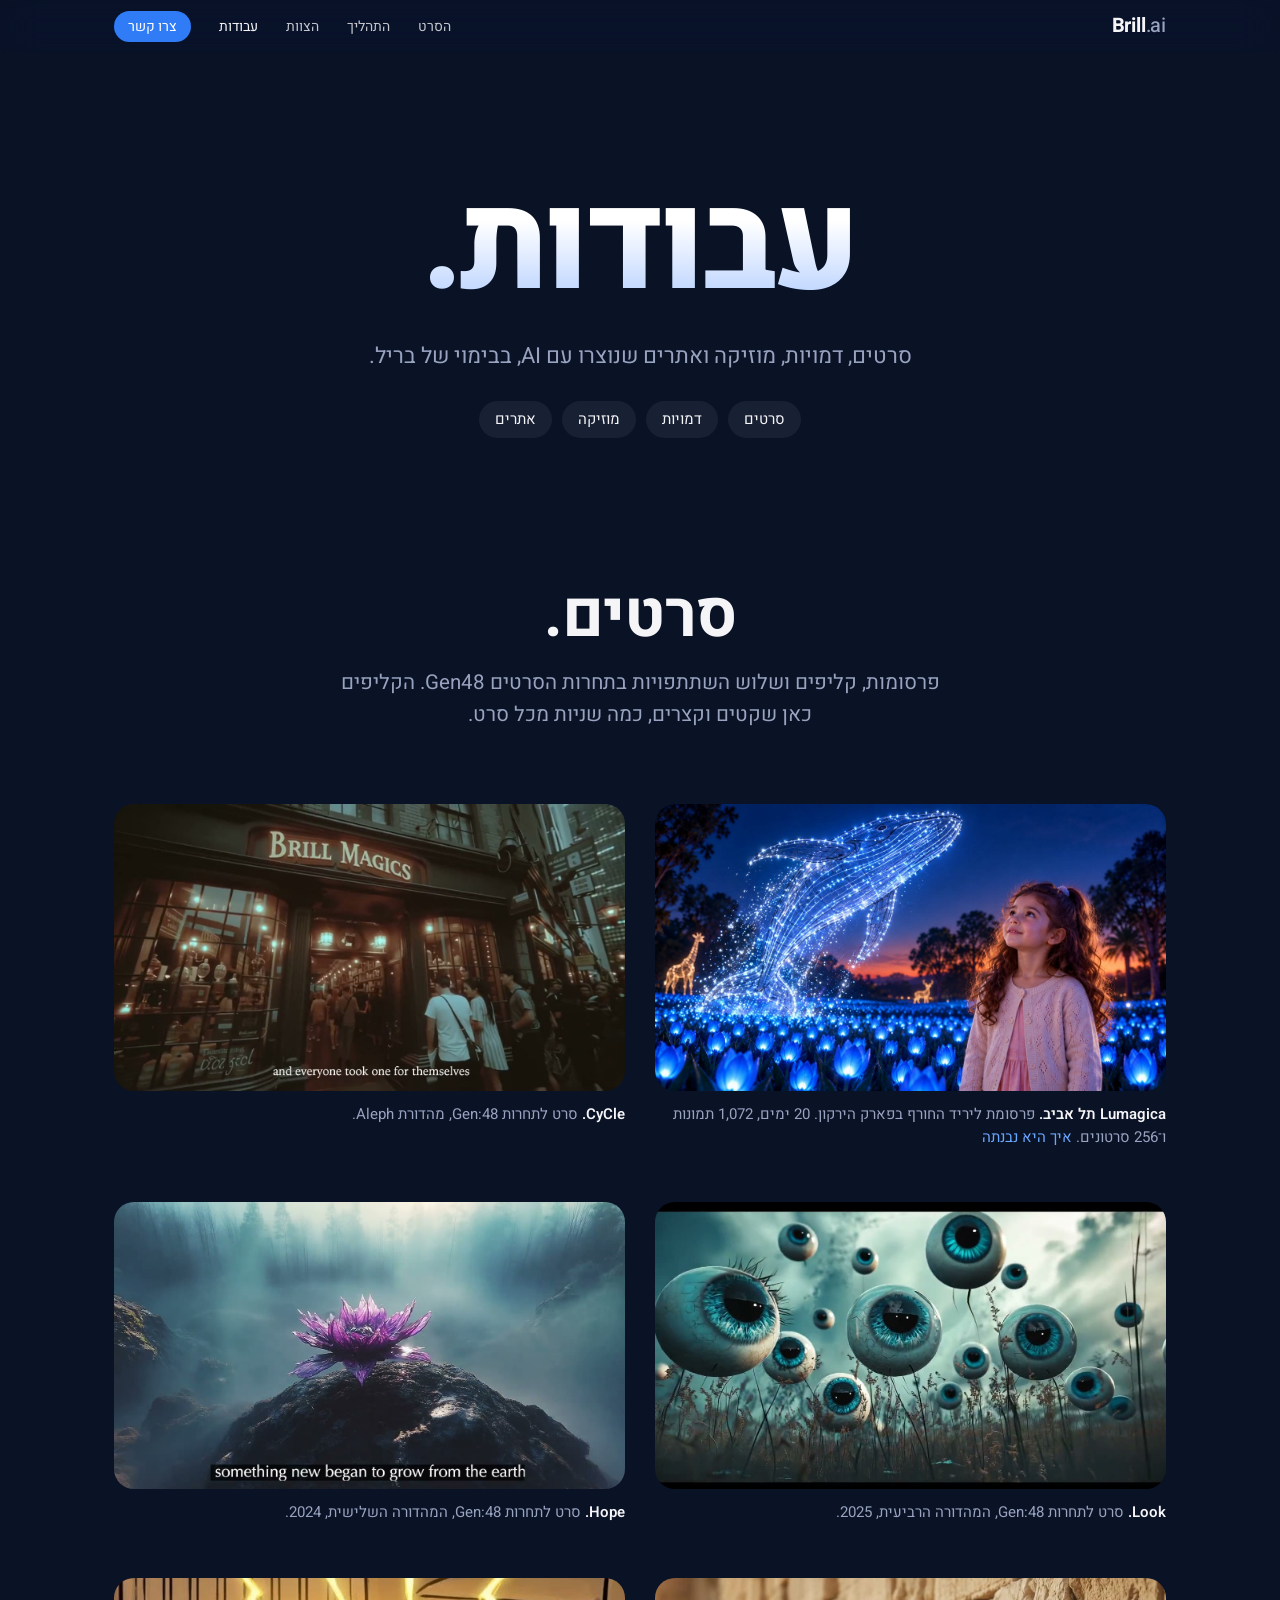
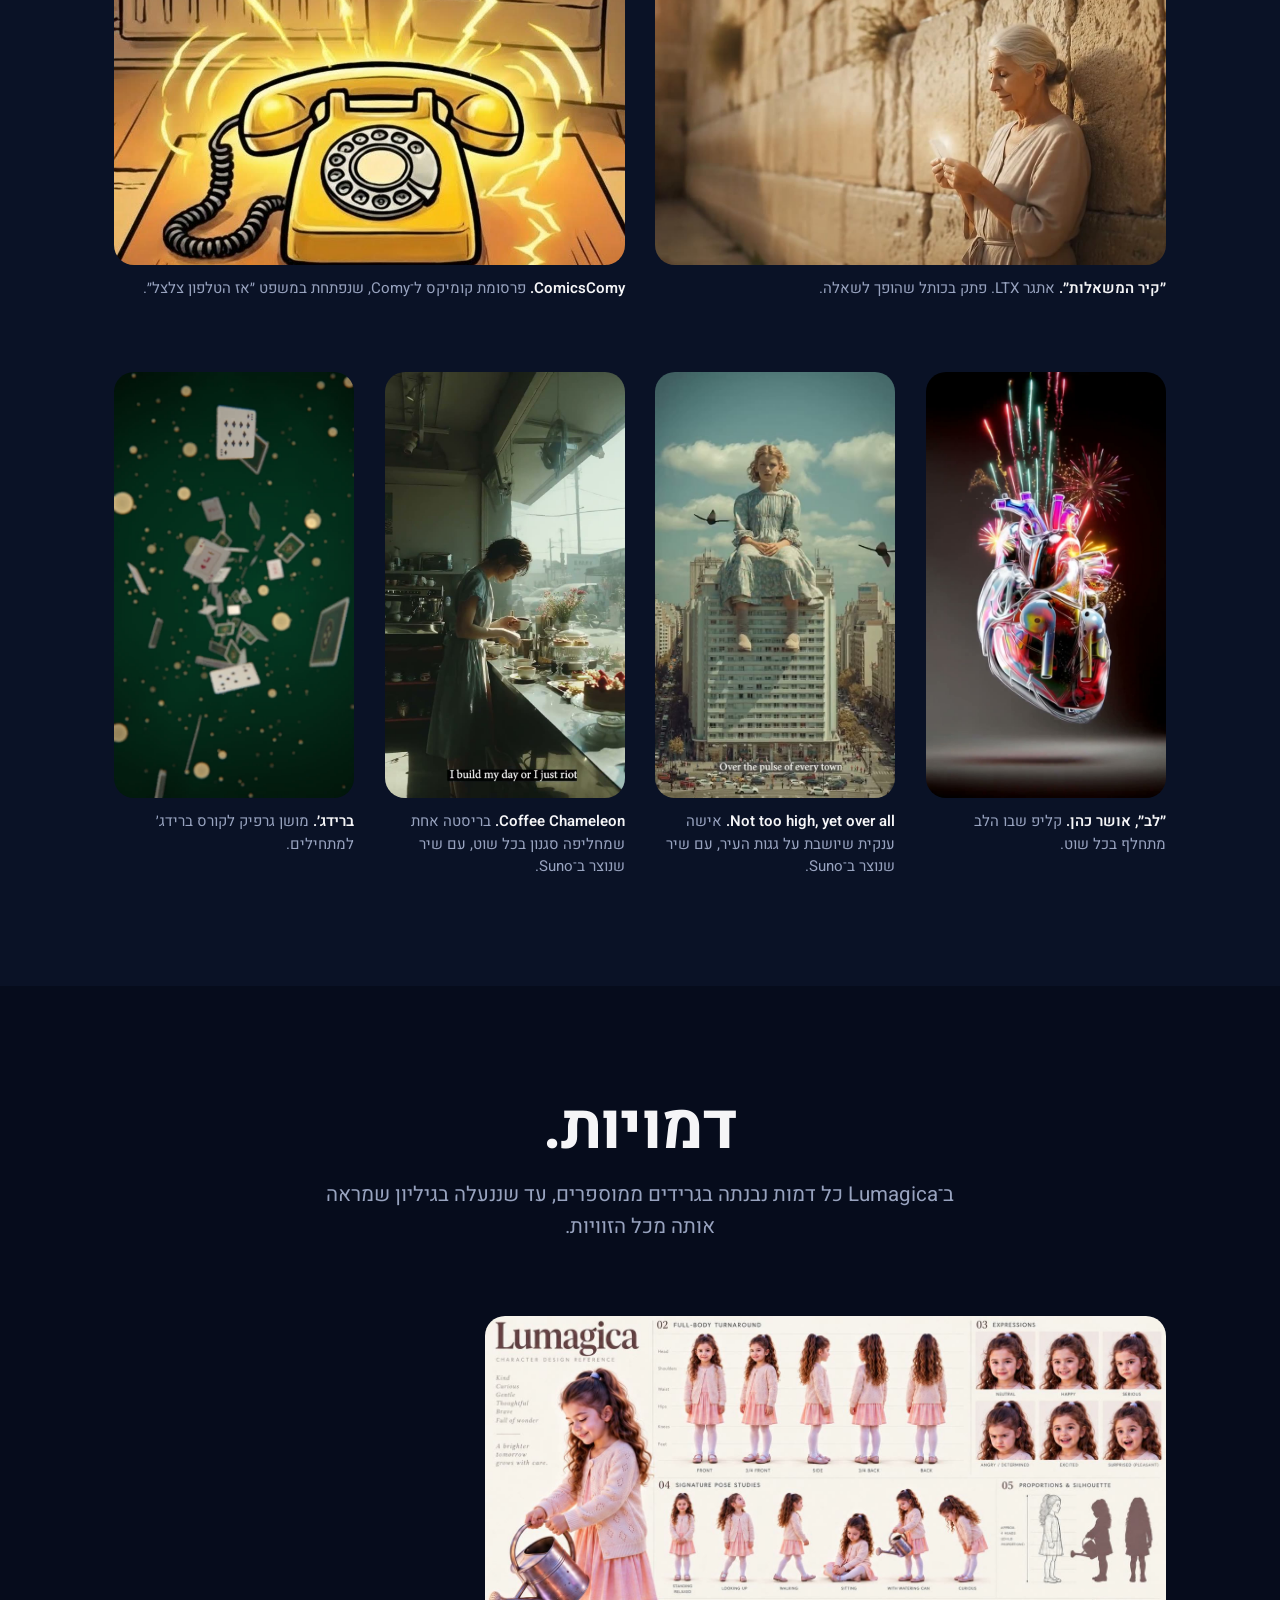
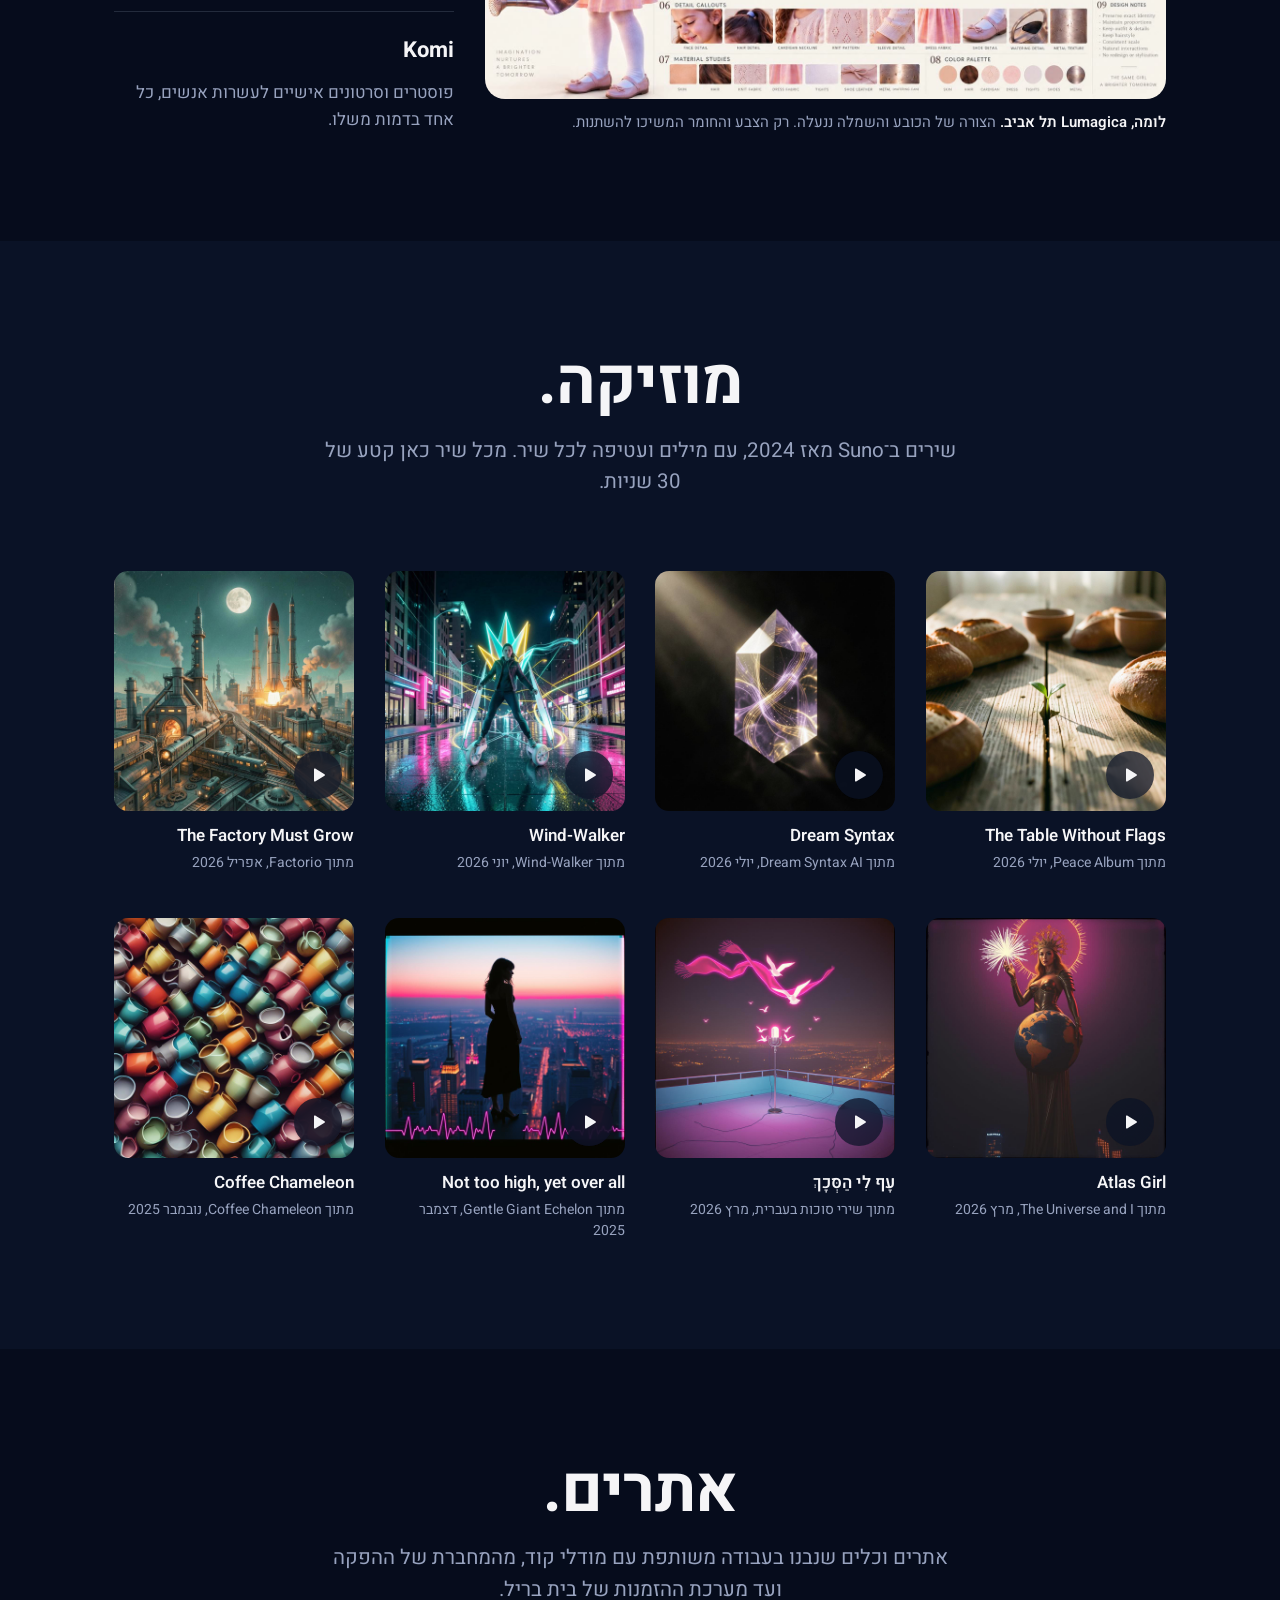
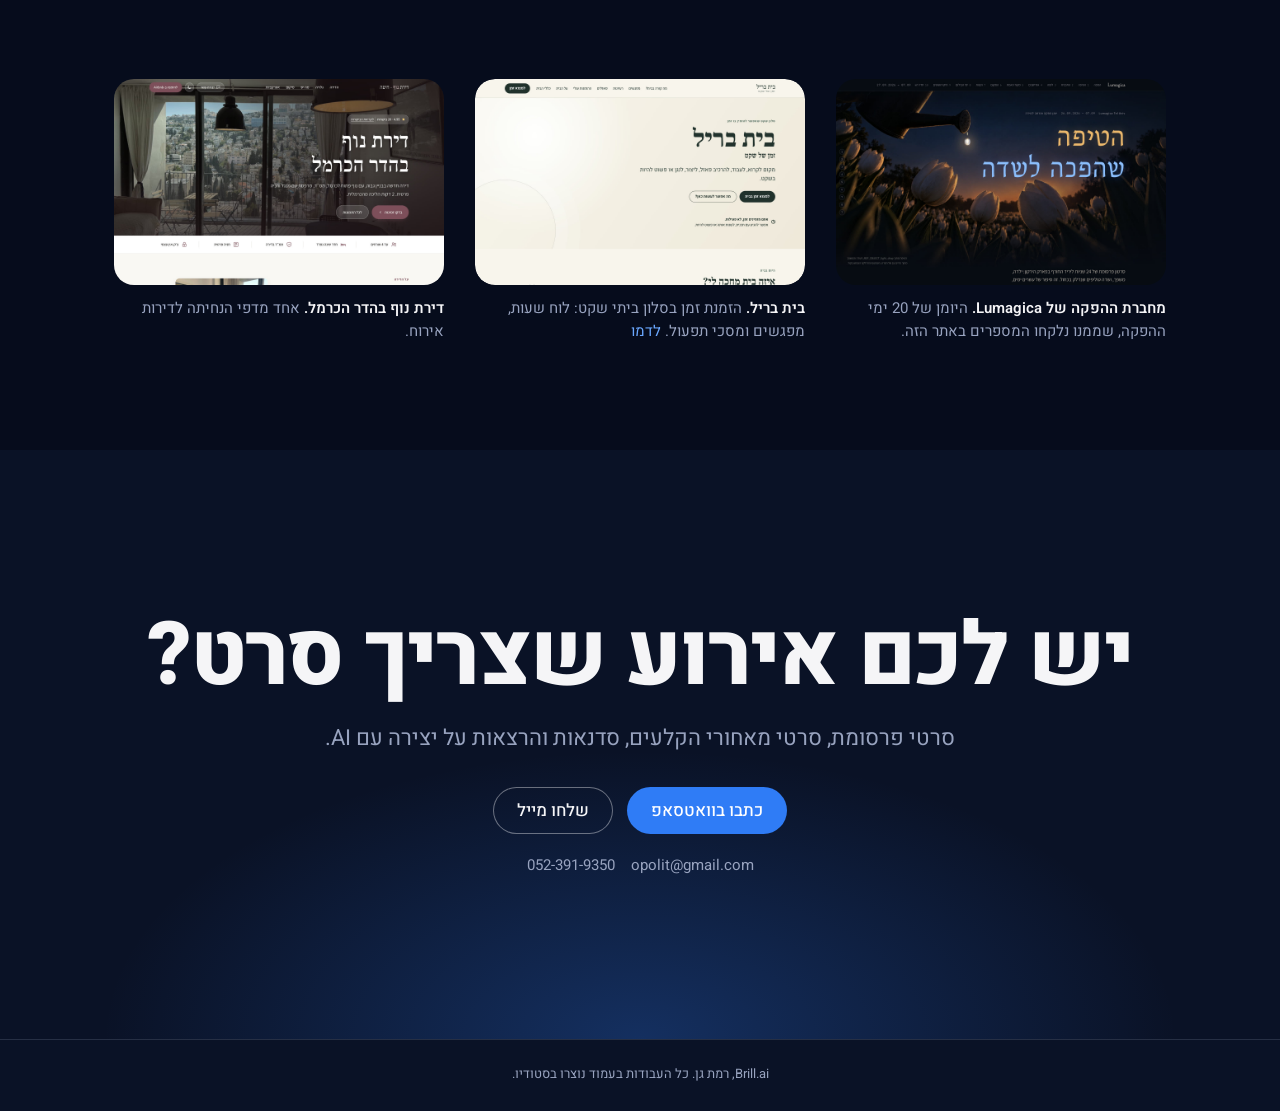
==== work.html @ c12d4720 "Add work.html: full gallery of films, characters, music and sites The homepage tells one story (Luma" ====
<!doctype html>
<html lang="he" dir="rtl">
<head>
  <meta charset="utf-8">
  <meta name="viewport" content="width=device-width, initial-scale=1, viewport-fit=cover">
  <title>עבודות · Brill.ai</title>
  <meta name="description" content="סרטים, דמויות, מוזיקה ואתרים שנוצרו עם AI בסטודיו Brill.ai.">
  <meta name="theme-color" content="#0a1226">
  <meta property="og:title" content="עבודות · Brill.ai">
  <meta property="og:description" content="סרטים, דמויות, מוזיקה ואתרים שנוצרו עם AI.">
  <meta property="og:image" content="assets/img/work/gen48-look-poster.jpg">
  <meta property="og:type" content="website">
  <link rel="icon" href="assets/img/favicon.svg" type="image/svg+xml">
  <link rel="preconnect" href="https://fonts.googleapis.com">
  <link rel="preconnect" href="https://fonts.gstatic.com" crossorigin>
  <link rel="stylesheet" href="https://fonts.googleapis.com/css2?family=Heebo:wght@400;500;600;700;800&display=swap">
  <link rel="stylesheet" href="assets/css/site.css">
</head>
<body>
  <a class="skip" href="#main">דילוג לתוכן</a>

  <header class="nav" id="nav">
    <div class="nav-inner">
      <a class="logo" href="index.html" aria-label="Brill.ai, לעמוד הבית">Brill<span>.ai</span></a>
      <nav aria-label="ניווט ראשי">
        <a href="index.html#film">הסרט</a>
        <a href="index.html#process">התהליך</a>
        <a href="index.html#crew">הצוות</a>
        <a href="work.html" aria-current="page">עבודות</a>
        <a class="nav-cta" href="#contact">צרו קשר</a>
      </nav>
    </div>
  </header>

  <main id="main">

    <!-- INTRO -->
    <section class="page-intro" aria-labelledby="page-title">
      <h1 id="page-title">עבודות.</h1>
      <p>סרטים, דמויות, מוזיקה ואתרים שנוצרו עם AI, בבימוי של בריל.</p>
      <nav class="domain-nav" aria-label="תחומים">
        <a href="#films">סרטים</a>
        <a href="#characters">דמויות</a>
        <a href="#music">מוזיקה</a>
        <a href="#sites">אתרים</a>
      </nav>
    </section>

    <!-- FILMS -->
    <section class="gallery" id="films" aria-labelledby="films-title">
      <div class="section-head">
        <h2 id="films-title">סרטים.</h2>
        <p>פרסומות, קליפים ושלוש השתתפויות בתחרות הסרטים Gen48. הקליפים כאן שקטים וקצרים, כמה שניות מכל סרט.</p>
      </div>

      <div class="shelf shelf--wide">
        <figure class="piece">
          <a class="piece-link" href="index.html">
            <img src="assets/img/lumagica/whale.jpg" alt="לוויתן עשוי אור פורץ מתוך שדה טוליפים כחולים" loading="lazy" width="1300" height="732">
          </a>
          <figcaption><b>Lumagica תל אביב.</b> פרסומת ליריד החורף בפארק הירקון. 20 ימים, 1,072 תמונות ו־256 סרטונים. <a href="index.html">איך היא נבנתה</a></figcaption>
        </figure>
        <figure class="piece">
          <video src="assets/video/work/gen48-cycle.mp4" poster="assets/img/work/gen48-cycle-poster.jpg" muted loop playsinline preload="none" data-autoplay width="1280" height="714" aria-label="קטע מ־CyCle: נערה מרימה זיקוק בוער ברחוב עירוני בגוון של סרט ישן"></video>
          <figcaption><b>CyCle.</b> סרט לתחרות Gen:48, מהדורת Aleph.</figcaption>
        </figure>
        <figure class="piece">
          <video src="assets/video/work/gen48-look.mp4" poster="assets/img/work/gen48-look-poster.jpg" muted loop playsinline preload="none" data-autoplay width="1280" height="768" aria-label="קטע מ־Look: עיניים ענקיות מרחפות מעל שדה ובין עננים"></video>
          <figcaption><b>Look.</b> סרט לתחרות Gen:48, המהדורה הרביעית, 2025.</figcaption>
        </figure>
        <figure class="piece">
          <video src="assets/video/work/gen48-hope.mp4" poster="assets/img/work/gen48-hope-poster.jpg" muted loop playsinline preload="none" data-autoplay width="1280" height="768" aria-label="קטע מ־Hope: פרח סגול זוהר צומח מאדמה חרוכה"></video>
          <figcaption><b>Hope.</b> סרט לתחרות Gen:48, המהדורה השלישית, 2024.</figcaption>
        </figure>
        <figure class="piece">
          <video src="assets/video/work/wishing-wall.mp4" poster="assets/img/work/wishing-wall-poster.jpg" muted loop playsinline preload="none" data-autoplay width="1280" height="720" aria-label="קטע מ״קיר המשאלות״: אישה מכניסה פתק מואר לכותל, והפתק הופך לשורת חיפוש"></video>
          <figcaption><b>״קיר המשאלות״.</b> אתגר LTX. פתק בכותל שהופך לשאלה.</figcaption>
        </figure>
        <figure class="piece">
          <img src="assets/img/work/comicscomy-phone.jpg" alt="איור קומיקס: טלפון חוגה צהוב מצלצל על שולחן בסלון" loading="lazy" width="954" height="768">
          <figcaption><b>ComicsComy.</b> פרסומת קומיקס ל־Comy, שנפתחת במשפט ״אז הטלפון צלצל״.</figcaption>
        </figure>
      </div>

      <div class="shelf shelf--tall">
        <figure class="piece">
          <video src="assets/video/work/heart-osher.mp4" poster="assets/img/work/heart-osher-poster.jpg" muted loop playsinline preload="none" data-autoplay width="1080" height="1920" aria-label="קטע מהקליפ ״לב״: לב שקוף מתמלא ממתקים, צמר וזיקוקים"></video>
          <figcaption><b>״לב״, אושר כהן.</b> קליפ שבו הלב מתחלף בכל שוט.</figcaption>
        </figure>
        <figure class="piece">
          <video src="assets/video/work/giant-woman.mp4" poster="assets/img/work/giant-woman-poster.jpg" muted loop playsinline preload="none" data-autoplay width="540" height="960" aria-label="קטע מ־Not too high, yet over all: אישה ענקית יושבת על גג של בניין"></video>
          <figcaption><b>Not too high, yet over all.</b> אישה ענקית שיושבת על גגות העיר, עם שיר שנוצר ב־Suno.</figcaption>
        </figure>
        <figure class="piece">
          <video src="assets/video/work/coffee-chameleon.mp4" poster="assets/img/work/coffee-chameleon-poster.jpg" muted loop playsinline preload="none" data-autoplay width="720" height="1280" aria-label="קטע מ־Coffee Chameleon: אותה בריסטה מצוירת בכל שוט בסגנון אחר"></video>
          <figcaption><b>Coffee Chameleon.</b> בריסטה אחת שמחליפה סגנון בכל שוט, עם שיר שנוצר ב־Suno.</figcaption>
        </figure>
        <figure class="piece">
          <video src="assets/video/work/bridge.mp4" poster="assets/img/work/bridge-poster.jpg" muted loop playsinline preload="none" data-autoplay width="1080" height="1920" aria-label="קטע מהמושן גרפיק: קלפי משחק עפים, והמילה ברידג׳ בזהב"></video>
          <figcaption><b>ברידג׳.</b> מושן גרפיק לקורס ברידג׳ למתחילים.</figcaption>
        </figure>
      </div>
    </section>

    <!-- CHARACTERS -->
    <section class="gallery gallery--deep" id="characters" aria-labelledby="characters-title">
      <div class="section-head">
        <h2 id="characters-title">דמויות.</h2>
        <p>ב־Lumagica כל דמות נבנתה בגרידים ממוספרים, עד שננעלה בגיליון שמראה אותה מכל הזוויות.</p>
      </div>
      <div class="shelf shelf--feature">
        <figure class="piece">
          <img src="assets/img/lumagica/luma-sheet.jpg" alt="גיליון הדמות של לומה: ילדה בכובע ובשמלה, מכמה זוויות" loading="lazy" width="1400" height="788">
          <figcaption><b>לומה, Lumagica תל אביב.</b> הצורה של הכובע והשמלה ננעלה. רק הצבע והחומר המשיכו להשתנות.</figcaption>
        </figure>
        <!-- Komi posters show real comedians: add images only after Brill confirms permission per person. -->
        <div class="piece piece--text">
          <h3>Komi</h3>
          <p>פוסטרים וסרטונים אישיים לעשרות אנשים, כל אחד בדמות משלו.</p>
        </div>
      </div>
    </section>

    <!-- MUSIC -->
    <section class="gallery" id="music" aria-labelledby="music-title">
      <div class="section-head">
        <h2 id="music-title">מוזיקה.</h2>
        <p>שירים ב־Suno מאז 2024, עם מילים ועטיפה לכל שיר. מכל שיר כאן קטע של 30 שניות.</p>
      </div>
      <ul class="tracks">
        <li class="track">
          <img src="assets/img/work/peace-album-cover.jpg" alt="" loading="lazy" width="1024" height="1024">
          <p class="track-title" lang="en" dir="ltr">The Table Without Flags</p>
          <p class="track-meta">מתוך Peace Album, יולי 2026</p>
          <audio src="assets/audio/work/peace-album.m4a" controls preload="none" aria-label="The Table Without Flags, קטע של 30 שניות"></audio>
        </li>
        <li class="track">
          <img src="assets/img/music/dream-syntax-cover.jpg" alt="" loading="lazy" width="1024" height="1024">
          <p class="track-title" lang="en" dir="ltr">Dream Syntax</p>
          <p class="track-meta">מתוך Dream Syntax AI, יולי 2026</p>
          <audio src="assets/audio/music/dream-syntax.m4a" controls preload="none" aria-label="Dream Syntax, קטע של 30 שניות"></audio>
        </li>
        <li class="track">
          <img src="assets/img/music/wind-walker-cover.jpg" alt="" loading="lazy" width="1024" height="1024">
          <p class="track-title" lang="en" dir="ltr">Wind-Walker</p>
          <p class="track-meta">מתוך Wind-Walker, יוני 2026</p>
          <audio src="assets/audio/music/wind-walker.m4a" controls preload="none" aria-label="Wind-Walker, קטע של 30 שניות"></audio>
        </li>
        <li class="track">
          <img src="assets/img/music/factory-must-grow-cover.jpg" alt="" loading="lazy" width="1024" height="1024">
          <p class="track-title" lang="en" dir="ltr">The Factory Must Grow</p>
          <p class="track-meta">מתוך Factorio, אפריל 2026</p>
          <audio src="assets/audio/music/factory-must-grow.m4a" controls preload="none" aria-label="The Factory Must Grow, קטע של 30 שניות"></audio>
        </li>
        <li class="track">
          <img src="assets/img/music/atlas-girl-cover.jpg" alt="" loading="lazy" width="1024" height="1024">
          <p class="track-title" lang="en" dir="ltr">Atlas Girl</p>
          <p class="track-meta">מתוך The Universe and I, מרץ 2026</p>
          <audio src="assets/audio/music/atlas-girl.m4a" controls preload="none" aria-label="Atlas Girl, קטע של 30 שניות"></audio>
        </li>
        <li class="track">
          <img src="assets/img/music/sukkot-cover.jpg" alt="" loading="lazy" width="1024" height="1024">
          <p class="track-title">עָף לִי הַסְּכָךְ</p>
          <p class="track-meta">מתוך שירי סוכות בעברית, מרץ 2026</p>
          <audio src="assets/audio/music/sukkot.m4a" controls preload="none" aria-label="עף לי הסכך, קטע של 30 שניות"></audio>
        </li>
        <li class="track">
          <img src="assets/img/music/not-too-high-cover.jpg" alt="" loading="lazy" width="1024" height="1024">
          <p class="track-title" lang="en" dir="ltr">Not too high, yet over all</p>
          <p class="track-meta">מתוך Gentle Giant Echelon, דצמבר 2025</p>
          <audio src="assets/audio/music/not-too-high.m4a" controls preload="none" aria-label="Not too high, yet over all, קטע של 30 שניות"></audio>
        </li>
        <li class="track">
          <img src="assets/img/music/coffee-chameleon-cover.jpg" alt="" loading="lazy" width="1024" height="1024">
          <p class="track-title" lang="en" dir="ltr">Coffee Chameleon</p>
          <p class="track-meta">מתוך Coffee Chameleon, נובמבר 2025</p>
          <audio src="assets/audio/music/coffee-chameleon.m4a" controls preload="none" aria-label="Coffee Chameleon, קטע של 30 שניות"></audio>
        </li>
      </ul>
    </section>

    <!-- SITES -->
    <section class="gallery gallery--deep" id="sites" aria-labelledby="sites-title">
      <div class="section-head">
        <h2 id="sites-title">אתרים.</h2>
        <p>אתרים וכלים שנבנו בעבודה משותפת עם מודלי קוד, מהמחברת של ההפקה ועד מערכת ההזמנות של בית בריל.</p>
      </div>
      <div class="shelf shelf--three">
        <figure class="piece">
          <img src="assets/img/work/lumagica-journey.jpg" alt="פתיחת מחברת ההפקה של Lumagica: הכותרת ״הטיפה שהפכה לשדה״ מעל שדה טוליפים בלילה" loading="lazy" width="1600" height="1000">
          <figcaption><b>מחברת ההפקה של Lumagica.</b> היומן של 20 ימי ההפקה, שממנו נלקחו המספרים באתר הזה.</figcaption>
        </figure>
        <figure class="piece">
          <a class="piece-link" href="https://brill-house.vercel.app" rel="noopener">
            <img src="assets/img/sites/brill-house.jpg" alt="עמוד הבית של בית בריל: ״זמן של שקט״, על רקע בהיר" loading="lazy" width="1600" height="1000">
          </a>
          <figcaption><b>בית בריל.</b> הזמנת זמן בסלון ביתי שקט: לוח שעות, מפגשים ומסכי תפעול. <a href="https://brill-house.vercel.app" rel="noopener">לדמו</a></figcaption>
        </figure>
        <figure class="piece">
          <img src="assets/img/sites/haifa-apartment.jpg" alt="דף הנחיתה של דירת נוף בהדר הכרמל: סלון עם חלון גדול אל העיר" loading="lazy" width="1600" height="1000">
          <figcaption><b>דירת נוף בהדר הכרמל.</b> אחד מדפי הנחיתה לדירות אירוח.</figcaption>
        </figure>
      </div>
    </section>

    <!-- CONTACT -->
    <section class="contact" id="contact" aria-labelledby="contact-title">
      <h2 id="contact-title">יש לכם אירוע שצריך סרט?</h2>
      <p>סרטי פרסומת, סרטי מאחורי הקלעים, סדנאות והרצאות על יצירה עם AI.</p>
      <div class="contact-actions">
        <a class="btn btn-primary" href="https://wa.me/972523919350">כתבו בוואטסאפ</a>
        <a class="btn btn-ghost" href="mailto:opolit@gmail.com">שלחו מייל</a>
      </div>
      <p class="contact-plain"><span dir="ltr">opolit@gmail.com</span> &nbsp;&nbsp; <span dir="ltr">052-391-9350</span></p>
    </section>
  </main>

  <footer class="site-footer">
    <p>Brill.ai, רמת גן. כל העבודות בעמוד נוצרו בסטודיו.</p>
  </footer>

  <script src="assets/js/site.js" defer></script>
</body>
</html>
---- assets/css/site.css ----
/* Brill.ai — Lumagica homepage
   Structure and typography follow Apple product pages: one family (SF on Apple
   devices, Heebo elsewhere), very large confident headlines, generous space,
   sticky storytelling. The palette is the film's own night: Yarkon Park sky,
   tulip blue, and the warm light of the watering can. The page commits to
   this single dark world rather than switching themes. */

:root {
  --night: #0a1226;
  --deep: #060c1c;
  --panel: #111a33;
  --ink: #f5f5f7;
  --mist: #98a3bf;
  --line: rgba(152, 163, 191, 0.2);
  --tulip: #6aa8ff;
  --tulip-strong: #2f7cf6;
  --lamp: #ffc46b;

  /* crew colors (one per member, used on robots and chips) */
  --c-brill: #ffc46b;
  --c-zaid: #f2f2f2;
  --c-chatgpt: #6fe3bd;
  --c-codex: #b892ff;
  --c-claude: #ff9a6b;
  --c-flow: #6aa8ff;
  --c-magnific: #ff7cc8;
  --c-davinci: #c9d3ea;

  --font: -apple-system, BlinkMacSystemFont, "SF Pro Display", "SF Hebrew", "Heebo", system-ui, "Segoe UI", Arial, sans-serif;
  --nav-h: 52px;
  --gutter: clamp(20px, 5vw, 64px);
  --wrap: 1180px;
  --ease: cubic-bezier(0.32, 0.08, 0.24, 1);

  color-scheme: dark;
}

*, *::before, *::after { box-sizing: border-box; }

html {
  scroll-behavior: smooth;
  scroll-padding-top: calc(var(--nav-h) + 12px);
  -webkit-text-size-adjust: 100%;
}

body {
  margin: 0;
  background: var(--night);
  color: var(--ink);
  font-family: var(--font);
  font-size: 17px;
  line-height: 1.5;
  -webkit-font-smoothing: antialiased;
  text-rendering: optimizeLegibility;
  overflow-x: clip;
}

img, video { display: block; max-width: 100%; }
a { color: inherit; }
h1, h2, h3 { margin: 0; text-wrap: balance; }
p { margin: 0; }
figure { margin: 0; }
button { font: inherit; color: inherit; }

:focus-visible {
  outline: 2px solid var(--tulip);
  outline-offset: 3px;
  border-radius: 6px;
}

.visually-hidden {
  position: absolute !important;
  width: 1px; height: 1px;
  overflow: hidden;
  clip: rect(0 0 0 0);
  white-space: nowrap;
}

.skip {
  position: absolute;
  inset-inline-start: 12px;
  top: -60px;
  z-index: 100;
  background: var(--ink);
  color: var(--night);
  padding: 10px 16px;
  border-radius: 10px;
  text-decoration: none;
}
.skip:focus { top: 12px; }

/* ---------- nav ---------- */
.nav {
  position: sticky;
  top: 0;
  z-index: 50;
  padding-top: env(safe-area-inset-top, 0px);
  background: rgba(10, 18, 38, 0.72);
  backdrop-filter: saturate(180%) blur(20px);
  -webkit-backdrop-filter: saturate(180%) blur(20px);
  border-bottom: 1px solid transparent;
  transition: border-color 0.3s;
}
.nav.is-scrolled { border-bottom-color: var(--line); }
.nav-inner {
  max-width: var(--wrap);
  margin: 0 auto;
  height: var(--nav-h);
  padding-inline: var(--gutter);
  display: flex;
  align-items: center;
  justify-content: space-between;
  gap: 24px;
}
.logo {
  font-weight: 700;
  font-size: 20px;
  letter-spacing: -0.01em;
  text-decoration: none;
  direction: ltr;
}
.logo span { color: var(--mist); font-weight: 500; }
.nav nav { display: flex; align-items: center; gap: 28px; font-size: 14px; }
.nav nav a { text-decoration: none; color: rgba(245, 245, 247, 0.8); transition: color 0.2s; }
.nav nav a:hover { color: var(--ink); }
.nav .nav-cta {
  background: var(--tulip-strong);
  color: #fff;
  padding: 5px 14px;
  border-radius: 999px;
}
.nav .nav-cta:hover { color: #fff; background: #1f6ae6; }
@media (max-width: 720px) {
  .nav nav a:not(.nav-cta) { display: none; }
}

/* ---------- buttons ---------- */
.btn {
  display: inline-flex;
  align-items: center;
  gap: 8px;
  min-height: 44px;
  padding: 11px 24px;
  border-radius: 999px;
  border: 0;
  font-size: 17px;
  font-weight: 500;
  text-decoration: none;
  cursor: pointer;
  transition: background 0.2s, color 0.2s, box-shadow 0.2s;
}
.btn-primary { background: var(--tulip-strong); color: #fff; }
.btn-primary:hover { background: #1f6ae6; }
.btn-ghost { background: transparent; color: var(--ink); box-shadow: inset 0 0 0 1px rgba(245, 245, 247, 0.4); }
.btn-ghost:hover { box-shadow: inset 0 0 0 1px var(--ink); }
.btn-link { background: none; color: var(--tulip); padding-inline: 12px; }
.btn-link:hover { color: #9cc4ff; }
.btn-link svg { width: 22px; height: 22px; }
.btn-link[aria-pressed="false"] .wave { opacity: 0.35; }

/* ---------- section scaffolding ---------- */
.section-head {
  max-width: 760px;
  margin: 0 auto;
  padding-inline: var(--gutter);
  text-align: center;
  display: grid;
  gap: 18px;
}
.section-head h2 {
  font-size: clamp(36px, 5.6vw, 64px);
  font-weight: 700;
  line-height: 1.07;
  letter-spacing: -0.015em;
}
.section-head p {
  font-size: clamp(18px, 1.6vw, 21px);
  color: var(--mist);
  line-height: 1.55;
}

/* ---------- hero ---------- */
.hero {
  padding-top: clamp(56px, 10vh, 112px);
  text-align: center;
  overflow: hidden;
}
.hero-copy {
  max-width: 900px;
  margin: 0 auto;
  padding-inline: var(--gutter);
  display: grid;
  justify-items: center;
  gap: 18px;
}
.hero-name {
  font-size: clamp(20px, 2.2vw, 28px);
  font-weight: 600;
  color: var(--mist);
}
.hero-title {
  font-size: clamp(60px, 12vw, 150px);
  font-weight: 800;
  line-height: 0.98;
  letter-spacing: -0.025em;
  background: linear-gradient(180deg, #ffffff 30%, #a9c8ff 100%);
  -webkit-background-clip: text;
  background-clip: text;
  color: transparent;
  padding-bottom: 0.06em;
}
.hero-sub {
  max-width: 34em;
  font-size: clamp(18px, 1.8vw, 22px);
  line-height: 1.5;
  color: var(--mist);
}
.hero-actions {
  display: flex;
  flex-wrap: wrap;
  justify-content: center;
  align-items: center;
  gap: 12px 20px;
  margin-top: 10px;
}

.hero-stage {
  position: relative;
  max-width: var(--wrap);
  margin: clamp(48px, 8vh, 88px) auto 0;
  padding-inline: var(--gutter);
  display: grid;
  grid-template-columns: 1fr auto 1fr;
  align-items: center;
  gap: clamp(16px, 3vw, 40px);
  padding-bottom: clamp(56px, 10vh, 120px);
}
.hero-side {
  border-radius: 28px;
  overflow: hidden;
  box-shadow: 0 40px 80px rgba(0, 0, 0, 0.45);
  will-change: transform;
}
.hero-side img { width: 100%; height: 100%; object-fit: cover; }
.hero-side--a { aspect-ratio: 4 / 5; transform: translateY(calc(12% + var(--py, 0px))); }
.hero-side--b { aspect-ratio: 4 / 5; transform: translateY(calc(-6% - var(--py, 0px))); }

.phone {
  width: clamp(240px, 26vw, 320px);
  display: grid;
  gap: 14px;
  justify-items: center;
}
.phone-screen {
  width: 100%;
  aspect-ratio: 9 / 16;
  border-radius: 44px;
  overflow: hidden;
  background: #000;
  box-shadow:
    0 0 0 10px #1a2033,
    0 0 0 11px #2b3350,
    0 50px 100px rgba(0, 0, 0, 0.6),
    0 0 120px rgba(106, 168, 255, 0.18);
}
.phone video { width: 100%; height: 100%; object-fit: cover; }
.phone figcaption { font-size: 14px; color: var(--mist); margin-top: 8px; }

@media (max-width: 760px) {
  .hero-stage { grid-template-columns: 1fr; justify-items: center; }
  .hero-side { display: none; }
}

/* one orchestrated entrance */
@media (prefers-reduced-motion: no-preference) {
  .hero-copy > * { animation: rise 1s var(--ease) both; }
  .hero-copy > :nth-child(2) { animation-delay: 0.08s; }
  .hero-copy > :nth-child(3) { animation-delay: 0.16s; }
  .hero-copy > :nth-child(4) { animation-delay: 0.24s; }
  .phone { animation: rise 1.2s 0.3s var(--ease) both; }
  .hero-side { animation: fade 1.4s 0.6s var(--ease) both; }
}
@keyframes rise { from { opacity: 0; transform: translateY(28px); } to { opacity: 1; transform: none; } }
@keyframes fade { from { opacity: 0; } to { opacity: 1; } }

/* ---------- statement ---------- */
.statement {
  background: var(--deep);
  padding: clamp(96px, 18vh, 200px) var(--gutter);
}
.statement-text {
  max-width: 1000px;
  margin: 0 auto;
  font-size: clamp(30px, 4.6vw, 60px);
  font-weight: 700;
  line-height: 1.16;
  letter-spacing: -0.01em;
}
.js .statement-text .w { opacity: 0.18; transition: opacity 0.35s linear; }
.js .statement-text .w.is-lit { opacity: 1; }

/* ---------- process ---------- */
.process {
  padding-top: clamp(96px, 14vh, 160px);
  padding-bottom: clamp(64px, 10vh, 120px);
}
.process-grid {
  max-width: var(--wrap);
  margin: clamp(48px, 8vh, 96px) auto 0;
  padding-inline: var(--gutter);
  display: grid;
  grid-template-columns: minmax(0, 0.85fr) minmax(0, 1.15fr);
  gap: clamp(32px, 5vw, 72px);
  align-items: start;
}
.steps { grid-column: 1; grid-row: 1; list-style: none; margin: 0; padding: 0; }
.stage { grid-column: 2; grid-row: 1; position: sticky; top: calc(var(--nav-h) + 4vh); }

.stage-frame {
  position: relative;
  aspect-ratio: 16 / 10;
  border-radius: 28px;
  overflow: hidden;
  background: var(--panel);
  box-shadow: 0 40px 90px rgba(0, 0, 0, 0.5);
}
.stage-img {
  position: absolute;
  inset: 0;
  width: 100%;
  height: 100%;
  object-fit: cover;
  opacity: 0;
  transform: scale(1.04);
  transition: opacity 0.7s var(--ease), transform 1.4s var(--ease);
}
.stage-img.is-active { opacity: 1; transform: none; }
.stage-caption {
  position: absolute;
  inset-inline: 0;
  bottom: 0;
  padding: 40px 22px 16px;
  font-size: 14px;
  color: rgba(245, 245, 247, 0.85);
  background: linear-gradient(transparent, rgba(4, 8, 20, 0.75));
}

.step {
  min-height: 74vh;
  display: flex;
  flex-direction: column;
  justify-content: center;
  gap: 16px;
  padding-block: 32px;
  transition: opacity 0.5s var(--ease);
}
.step:first-child { min-height: 60vh; justify-content: flex-start; padding-top: 4vh; }
.js .step:not(.is-active) { opacity: 0.32; }
.step-num {
  display: inline-grid;
  place-items: center;
  width: 34px;
  height: 34px;
  border-radius: 50%;
  font-size: 15px;
  font-weight: 700;
  color: var(--tulip);
  box-shadow: inset 0 0 0 1.5px var(--tulip);
}
.step h3 {
  font-size: clamp(30px, 3.4vw, 44px);
  font-weight: 700;
  line-height: 1.1;
  letter-spacing: -0.01em;
}
.step p { font-size: clamp(18px, 1.5vw, 20px); color: var(--mist); max-width: 30em; line-height: 1.6; }
.step p.step-lesson {
  font-size: 16px;
  color: var(--ink);
  padding-inline-start: 14px;
  border-inline-start: 2px solid var(--lamp);
}
.step-who { display: flex; flex-wrap: wrap; gap: 8px; margin-top: 4px; }
.chip {
  display: inline-flex;
  align-items: center;
  gap: 7px;
  font-size: 14px;
  padding: 5px 12px 5px 10px;
  border-radius: 999px;
  background: rgba(255, 255, 255, 0.06);
  color: var(--ink);
}
.chip::before {
  content: "";
  width: 8px;
  height: 8px;
  border-radius: 50%;
  background: var(--c);
  box-shadow: 0 0 8px var(--c);
}

/* rail with the robot crew */
.rail { position: relative; height: 128px; margin-top: 18px; }
.rail-line {
  position: absolute;
  inset-inline: 0;
  bottom: 30px;
  height: 2px;
  background: var(--line);
  border-radius: 2px;
}
.rail-fill {
  position: absolute;
  inset-block: 0;
  right: 0;
  width: 0%;
  background: linear-gradient(to left, var(--tulip), var(--lamp));
  border-radius: 2px;
}
.rail-stops {
  position: absolute;
  inset-inline: 0;
  bottom: 0;
  display: grid;
  grid-template-columns: repeat(8, 1fr);
  list-style: none;
  margin: 0;
  padding: 0;
}
.rail-stops li { display: grid; justify-items: center; gap: 6px; }
.rail-stops .dot {
  width: 10px;
  height: 10px;
  margin-top: 25px;
  border-radius: 50%;
  background: var(--night);
  box-shadow: inset 0 0 0 2px var(--mist);
  transition: box-shadow 0.3s, background 0.3s;
}
.rail-stops .lbl { font-size: 12px; color: var(--mist); font-variant-numeric: tabular-nums; }
.rail-stops li.is-done .dot { background: var(--tulip); box-shadow: none; }
.rail-stops li.is-active .dot { background: var(--lamp); box-shadow: 0 0 0 4px rgba(255, 196, 107, 0.25); }
.rail-stops li.is-active .lbl { color: var(--ink); }

.rail-bots { position: absolute; inset-inline: 0; top: 0; height: 96px; pointer-events: none; }
.rbot {
  position: absolute;
  left: 0;
  bottom: 0;
  width: 42px;
  pointer-events: auto;
  transform: translateX(var(--x, 0px)) scale(var(--s, 1));
  transform-origin: 50% 100%;
  transition: transform 0.9s var(--ease), opacity 0.5s, filter 0.5s;
  cursor: default;
}
.rbot.is-idle { opacity: 0.38; filter: saturate(0.35); --s: 0.82; }
.rbot.is-front { z-index: 2; }

/* ---------- robots ---------- */
.bot { display: block; width: 100%; height: auto; overflow: visible; }
.bot .shell { fill: #19223d; stroke: var(--c); stroke-width: 1.4; }
.bot .visor { fill: #040814; }
.bot .iris { fill: var(--c); opacity: 0.22; }
.bot .pupil { fill: var(--c); transition: transform 0.12s linear; }
.bot .antenna { stroke: var(--c); stroke-width: 1.4; stroke-linecap: round; }
.bot .bulb { fill: var(--c); filter: drop-shadow(0 0 3px var(--c)); }
.bot .heart { fill: var(--c); opacity: 0.85; }
.bot .limb { fill: #19223d; stroke: var(--c); stroke-width: 1.2; }
.bot .leg-l, .bot .leg-r { transform-box: fill-box; transform-origin: 50% 0%; }

@media (prefers-reduced-motion: no-preference) {
  .rbot.is-walking .bot { animation: bob 0.3s ease-in-out infinite alternate; }
  .rbot.is-walking .leg-l { animation: stepL 0.3s ease-in-out infinite alternate; }
  .rbot.is-walking .leg-r { animation: stepL 0.3s ease-in-out infinite alternate-reverse; }
  .rbot:not(.is-idle) .bulb { animation: blink 2.4s ease-in-out infinite; }
  .member:hover .bot { animation: hop 0.5s var(--ease); }
}
@keyframes bob { from { transform: translateY(0); } to { transform: translateY(-2px); } }
@keyframes stepL { from { transform: rotate(14deg); } to { transform: rotate(-14deg); } }
@keyframes blink { 0%, 100% { opacity: 1; } 50% { opacity: 0.55; } }
@keyframes hop { 40% { transform: translateY(-8px); } 100% { transform: none; } }

.bot-tip {
  position: fixed;
  top: 0;
  left: 0;
  z-index: 80;
  pointer-events: none;
  padding: 6px 10px;
  border-radius: 8px;
  font-size: 13px;
  background: rgba(245, 245, 247, 0.95);
  color: var(--night);
  opacity: 0;
  transition: opacity 0.15s;
  white-space: nowrap;
}
.bot-tip.is-on { opacity: 1; }

@media (max-width: 900px) {
  .process-grid { grid-template-columns: 1fr; gap: 0; }
  .stage {
    grid-column: 1;
    grid-row: 1;
    top: var(--nav-h);
    z-index: 5;
    background: var(--night);
    padding-top: 10px;
    margin-inline: calc(var(--gutter) * -1);
    padding-inline: var(--gutter);
    box-shadow: 0 18px 24px -12px var(--night);
  }
  .steps { grid-column: 1; grid-row: 2; }
  .stage-frame { aspect-ratio: 16 / 9; border-radius: 20px; }
  .rail { height: 96px; margin-top: 10px; }
  .rail-bots { height: 64px; }
  .rbot { width: 28px; }
  .step, .step:first-child { min-height: 62vh; justify-content: flex-start; padding-top: 28px; }
}

/* ---------- numbers ---------- */
.numbers {
  background: var(--deep);
  padding: clamp(96px, 16vh, 180px) var(--gutter);
  text-align: center;
}
.tally {
  list-style: none;
  margin: 0 auto;
  padding: 0;
  max-width: 1080px;
  display: flex;
  flex-wrap: wrap;
  justify-content: center;
  gap: 28px clamp(28px, 5vw, 64px);
  font-size: clamp(18px, 1.8vw, 22px);
  color: var(--mist);
}
.tally li { display: grid; gap: 4px; }
.tally b {
  display: block;
  font-size: clamp(48px, 6vw, 80px);
  font-weight: 700;
  line-height: 1;
  color: var(--ink);
  letter-spacing: -0.02em;
  font-variant-numeric: tabular-nums;
}
.tally-punch {
  margin-top: clamp(56px, 9vh, 104px);
  font-size: clamp(40px, 7vw, 96px);
  font-weight: 800;
  line-height: 1.02;
  letter-spacing: -0.02em;
}
.tally-punch b { font-weight: 800; }

/* ---------- crew ---------- */
.crew { padding: clamp(96px, 14vh, 160px) 0; }
.crew-grid {
  list-style: none;
  max-width: var(--wrap);
  margin: clamp(48px, 8vh, 88px) auto 0;
  padding: 0 var(--gutter);
  display: grid;
  grid-template-columns: repeat(4, minmax(0, 1fr));
  gap: clamp(40px, 6vh, 64px) clamp(24px, 3vw, 40px);
}
.member { display: grid; gap: 8px; align-content: start; }
.member-bot { width: 76px; margin-bottom: 10px; }
.member h3 { font-size: 21px; font-weight: 700; }
.member .member-role { color: var(--c, var(--mist));font-size: 15px; font-weight: 500; }
.member p { font-size: 16px; color: var(--mist); line-height: 1.55; }
@media (max-width: 960px) { .crew-grid { grid-template-columns: repeat(2, minmax(0, 1fr)); } }
@media (max-width: 480px) { .crew-grid { grid-template-columns: 1fr; } .member-bot { width: 56px; } }

/* ---------- rules ---------- */
.rules { background: var(--deep); padding: clamp(96px, 14vh, 160px) 0; }
.rules-list {
  max-width: var(--wrap);
  margin: clamp(48px, 8vh, 80px) auto 0;
  padding-inline: var(--gutter);
  display: grid;
  grid-template-columns: repeat(3, minmax(0, 1fr));
  gap: clamp(28px, 4vw, 56px);
}
.rules blockquote { margin: 0; padding-top: 24px; border-top: 1px solid var(--line); display: grid; gap: 18px; align-content: start; }
.rules blockquote p { font-size: clamp(21px, 2vw, 26px); font-weight: 600; line-height: 1.35; }
.rules blockquote footer { font-size: 14px; color: var(--mist); }
@media (max-width: 860px) { .rules-list { grid-template-columns: 1fr; } }

/* ---------- work ---------- */
.work { padding: clamp(96px, 14vh, 160px) 0; }
.work-hero {
  max-width: var(--wrap);
  margin: 0 auto clamp(64px, 10vh, 112px);
  padding-inline: var(--gutter);
}
.work-hero img { width: 100%; aspect-ratio: 21 / 9; object-fit: cover; border-radius: 28px; }
.work-hero figcaption { font-size: 14px; color: var(--mist); margin-top: 14px; text-align: center; }
.work-grid {
  max-width: var(--wrap);
  margin: clamp(48px, 8vh, 80px) auto 0;
  padding-inline: var(--gutter);
  display: grid;
  grid-template-columns: repeat(2, minmax(0, 1fr));
  gap: clamp(56px, 9vh, 96px) clamp(32px, 4vw, 56px);
}
.domain { display: grid; gap: 10px; align-content: start; padding-top: 22px; border-top: 1px solid var(--line); }
.domain--films, .domain--text { grid-column: 1 / -1; }
.work-more { text-align: center; margin-top: clamp(56px, 9vh, 96px); }
.domain h3 { font-size: 22px; font-weight: 700; }
.domain > p { font-size: 17px; color: var(--mist); line-height: 1.6; max-width: 40em; }

/* the vertical clip spans both rows, so it matches the two landscape pieces beside it */
.films {
  margin-top: 18px;
  display: grid;
  grid-template-columns: minmax(0, 0.62fr) minmax(0, 1fr);
  gap: clamp(20px, 2.4vw, 32px);
}
.films .work-media--tall { grid-row: span 2; }

.work-media { display: grid; gap: 12px; align-content: start; }
.domain > .work-media { margin-top: 18px; }
.work-media > img, .work-media > video, .media-box, .album-frame {
  width: 100%;
  height: auto;
  aspect-ratio: 16 / 9;
  object-fit: cover;
  border-radius: 20px;
  overflow: hidden;
  background: var(--panel);
}
.domain:not(.domain--films) .work-media > img { aspect-ratio: 16 / 10; }
.work-media--tall { grid-template-rows: minmax(0, 1fr) auto; align-content: stretch; }
.media-box { position: relative; aspect-ratio: auto; min-height: 240px; }
.media-box video { position: absolute; inset: 0; width: 100%; height: 100%; object-fit: cover; }
.work-media figcaption { font-size: 15px; color: var(--mist); line-height: 1.5; }
.work-media figcaption b { color: var(--ink); font-weight: 600; }

/* square cover on a blurred bed of itself, so it lines up with the 16:10 pieces */
.album-frame {
  position: relative;
  aspect-ratio: 16 / 10;
  display: grid;
  place-items: center;
  isolation: isolate;
}
.album-frame::before {
  content: "";
  position: absolute;
  inset: -40px;
  z-index: -1;
  background: url("../img/work/peace-album-cover.jpg") center / cover;
  filter: blur(36px) brightness(0.55);
}
.album-frame img {
  position: absolute;
  top: 11%;
  left: 50%;
  height: 78%;
  width: auto;
  aspect-ratio: 1;
  transform: translateX(-50%);
  border-radius: 10px;
}
.work-media audio { width: 100%; height: 40px; }

@media (max-width: 720px) {
  .work-grid { grid-template-columns: 1fr; }
  .films { grid-template-columns: 1fr; }
  .films .work-media--tall { grid-row: auto; }
  .media-box { aspect-ratio: 4 / 5; min-height: 0; }
  .work-hero img { aspect-ratio: 16 / 10; border-radius: 20px; }
}

/* ---------- work page ---------- */
.nav nav a[aria-current="page"] { color: var(--ink); }

.page-intro {
  padding: clamp(72px, 14vh, 152px) var(--gutter) clamp(24px, 4vh, 48px);
  text-align: center;
  display: grid;
  justify-items: center;
  gap: 20px;
}
.page-intro h1 {
  font-size: clamp(60px, 11vw, 136px);
  font-weight: 800;
  line-height: 0.98;
  letter-spacing: -0.025em;
  background: linear-gradient(180deg, #ffffff 30%, #a9c8ff 100%);
  -webkit-background-clip: text;
  background-clip: text;
  color: transparent;
  padding-bottom: 0.06em;
}
.page-intro > p { max-width: 30em; font-size: clamp(18px, 1.8vw, 22px); color: var(--mist); }
.domain-nav { display: flex; flex-wrap: wrap; justify-content: center; gap: 10px; margin-top: 8px; }
.domain-nav a {
  font-size: 15px;
  text-decoration: none;
  padding: 7px 16px;
  border-radius: 999px;
  background: rgba(255, 255, 255, 0.06);
  transition: background 0.2s;
}
.domain-nav a:hover { background: rgba(255, 255, 255, 0.12); }

.gallery { padding: clamp(80px, 12vh, 144px) 0; }
.gallery--deep { background: var(--deep); }
.shelf {
  max-width: var(--wrap);
  margin: clamp(48px, 8vh, 88px) auto 0;
  padding-inline: var(--gutter);
  display: grid;
  gap: clamp(40px, 6vh, 64px) clamp(20px, 2.4vw, 32px);
}
.shelf--wide { grid-template-columns: repeat(2, minmax(0, 1fr)); }
.shelf--tall { grid-template-columns: repeat(4, minmax(0, 1fr)); }
.shelf--three { grid-template-columns: repeat(3, minmax(0, 1fr)); }
.shelf--feature { grid-template-columns: minmax(0, 2fr) minmax(0, 1fr); align-items: end; }

.piece { display: grid; gap: 12px; align-content: start; }
.piece > img, .piece > video, .piece-link img {
  width: 100%;
  height: auto;
  aspect-ratio: 16 / 9;
  object-fit: cover;
  border-radius: 20px;
  background: var(--panel);
}
.shelf--tall .piece > video { aspect-ratio: 9 / 16; }
.shelf--three .piece > img, .shelf--three .piece-link img { aspect-ratio: 16 / 10; }
.piece-link { display: block; border-radius: 20px; overflow: hidden; }
.piece figcaption { font-size: 15px; color: var(--mist); line-height: 1.5; }
.piece figcaption b { color: var(--ink); font-weight: 600; }
.piece figcaption a { color: var(--tulip); text-decoration: none; white-space: nowrap; }
.piece figcaption a:hover { color: #9cc4ff; }
.piece--text { padding-top: 22px; border-top: 1px solid var(--line); }
.piece--text h3 { font-size: 22px; font-weight: 700; }
.piece--text p { font-size: 17px; color: var(--mist); line-height: 1.6; }
@media (prefers-reduced-motion: no-preference) {
  .piece-link img { transition: transform 0.8s var(--ease); }
  .piece-link:hover img { transform: scale(1.025); }
}

/* music: native players without JS; site.js swaps in a play button on the cover */
.tracks {
  list-style: none;
  max-width: var(--wrap);
  margin: clamp(48px, 8vh, 88px) auto 0;
  padding: 0 var(--gutter);
  display: grid;
  grid-template-columns: repeat(4, minmax(0, 1fr));
  gap: clamp(36px, 5vh, 56px) clamp(20px, 2.4vw, 32px);
}
.track { display: grid; gap: 4px; align-content: start; text-align: right; }
.track-cover { position: relative; margin-bottom: 10px; }
.track img { width: 100%; height: auto; aspect-ratio: 1; object-fit: cover; border-radius: 14px; background: var(--panel); }
.track > img { margin-bottom: 10px; }
.track-title { font-size: 17px; font-weight: 600; line-height: 1.35; }
.track-meta { font-size: 14px; color: var(--mist); }
.track audio { width: 100%; height: 40px; margin-top: 8px; }
.track.is-enhanced audio { display: none; }
.track-play {
  position: absolute;
  bottom: 12px;
  inset-inline-start: 12px;
  width: 48px;
  height: 48px;
  display: grid;
  place-items: center;
  border: 0;
  border-radius: 50%;
  background: rgba(10, 18, 38, 0.72);
  -webkit-backdrop-filter: blur(12px);
  backdrop-filter: blur(12px);
  cursor: pointer;
  transition: background 0.2s, transform 0.2s;
}
.track-play:hover { background: var(--tulip-strong); }
.track-play svg { width: 20px; height: 20px; fill: currentColor; }
.track-play .i-pause, .track.is-playing .track-play .i-play { display: none; }
.track.is-playing .track-play .i-pause { display: block; }
.track.is-playing .track-play { background: var(--tulip-strong); }
.track-bar {
  position: absolute;
  inset-inline: 14px;
  bottom: -6px;
  height: 2px;
  border-radius: 2px;
  background: var(--line);
  overflow: hidden;
  opacity: 0;
  transition: opacity 0.3s;
}
.track-bar i { position: absolute; inset-block: 0; right: 0; width: var(--p, 0%); background: var(--lamp); }
.track.is-playing .track-bar, .track.has-played .track-bar { opacity: 1; }

@media (max-width: 960px) {
  .shelf--tall, .tracks { grid-template-columns: repeat(2, minmax(0, 1fr)); }
  .shelf--three { grid-template-columns: 1fr 1fr; }
  .shelf--three .piece:first-child { grid-column: 1 / -1; }
}
@media (max-width: 720px) {
  .shelf--wide, .shelf--feature, .shelf--three { grid-template-columns: 1fr; }
  .shelf--three .piece:first-child { grid-column: auto; }
  .piece > img, .piece > video, .piece-link img { border-radius: 16px; }
}

/* ---------- contact ---------- */
.contact {
  padding: clamp(112px, 18vh, 200px) var(--gutter);
  text-align: center;
  display: grid;
  justify-items: center;
  gap: 20px;
  background:
    radial-gradient(60% 70% at 50% 100%, rgba(47, 124, 246, 0.28), transparent 70%),
    var(--night);
}
.contact h2 { font-size: clamp(40px, 7vw, 88px); font-weight: 800; line-height: 1.02; letter-spacing: -0.02em; max-width: 12em; }
.contact > p { font-size: clamp(18px, 1.8vw, 22px); color: var(--mist); max-width: 30em; }
.contact-actions { display: flex; flex-wrap: wrap; justify-content: center; gap: 14px; margin-top: 12px; }
.contact-plain { font-size: 15px !important; user-select: all; }

.site-footer {
  border-top: 1px solid var(--line);
  padding: 24px var(--gutter) calc(28px + env(safe-area-inset-bottom, 0px));
  font-size: 13px;
  color: var(--mist);
  text-align: center;
}

@media (prefers-reduced-motion: reduce) {
  html { scroll-behavior: auto; }
  .stage-img, .rbot, .step, .js .statement-text .w { transition: none; }
}
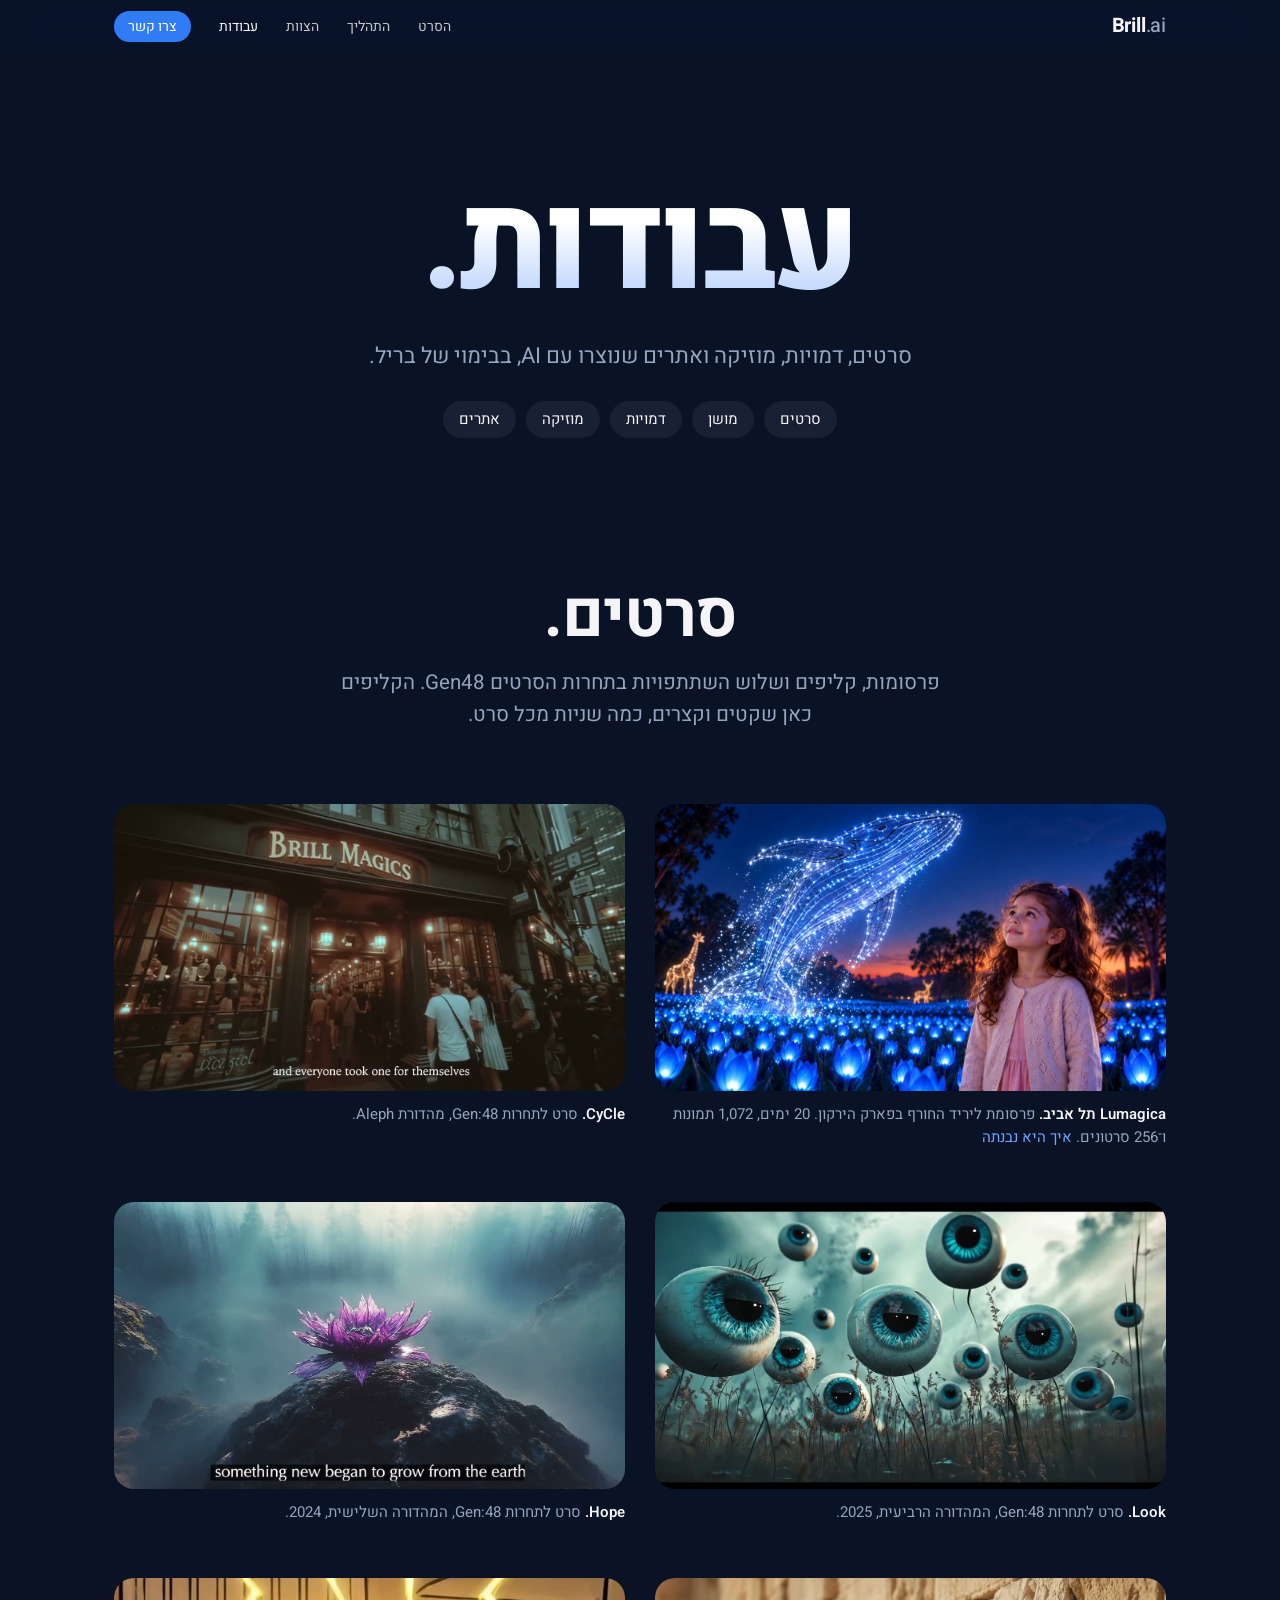
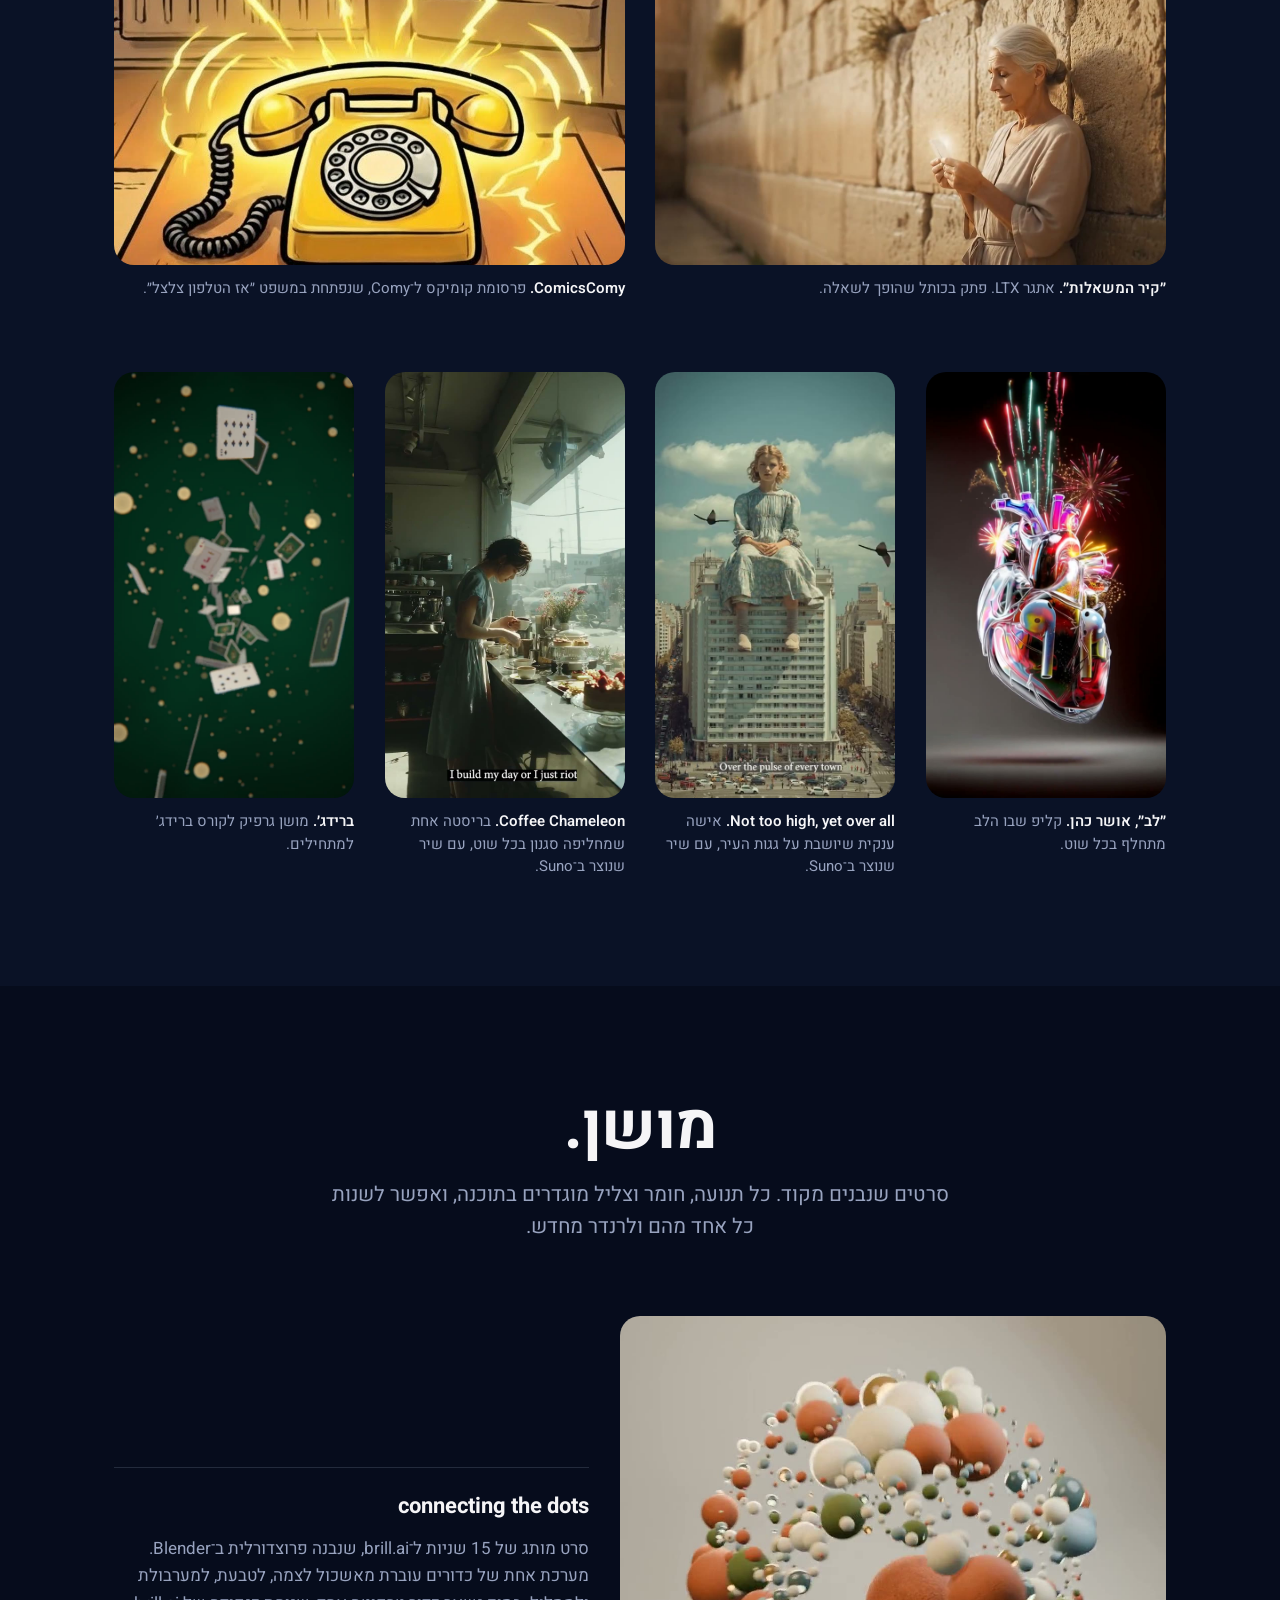
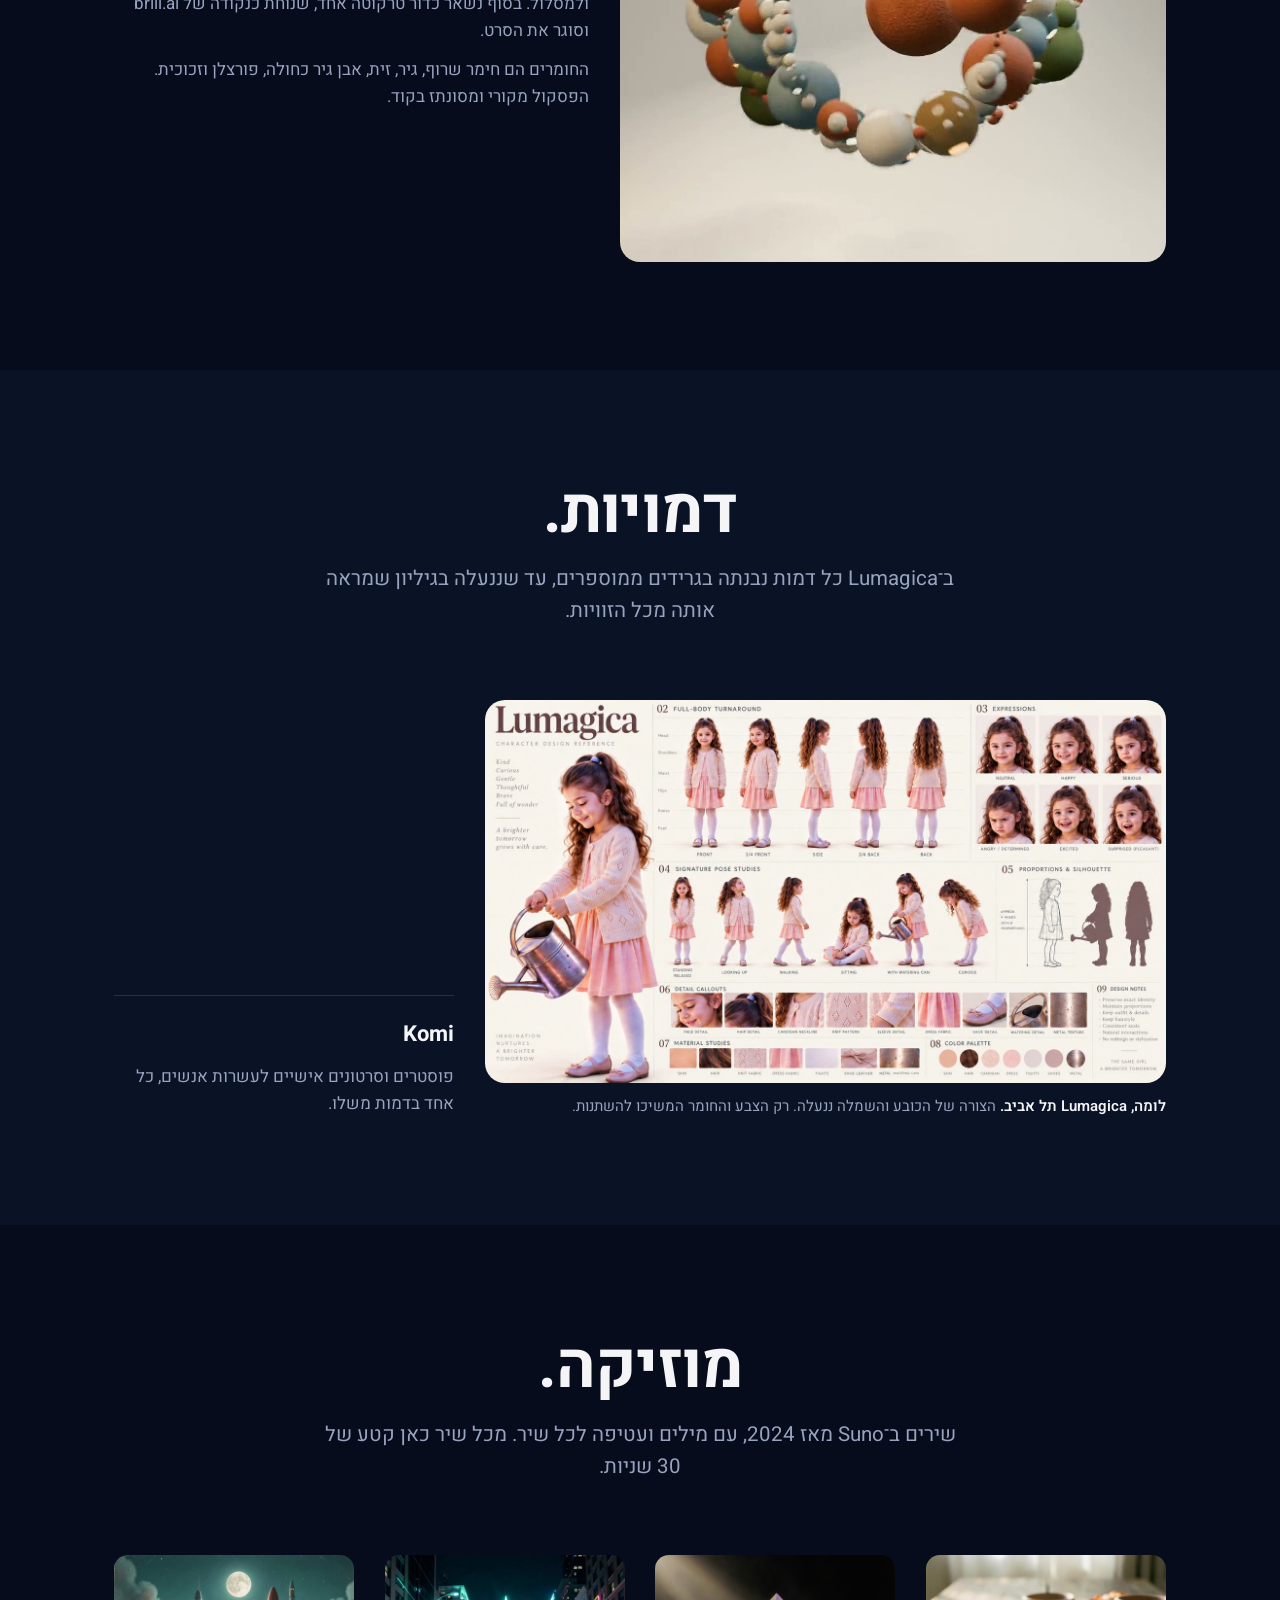
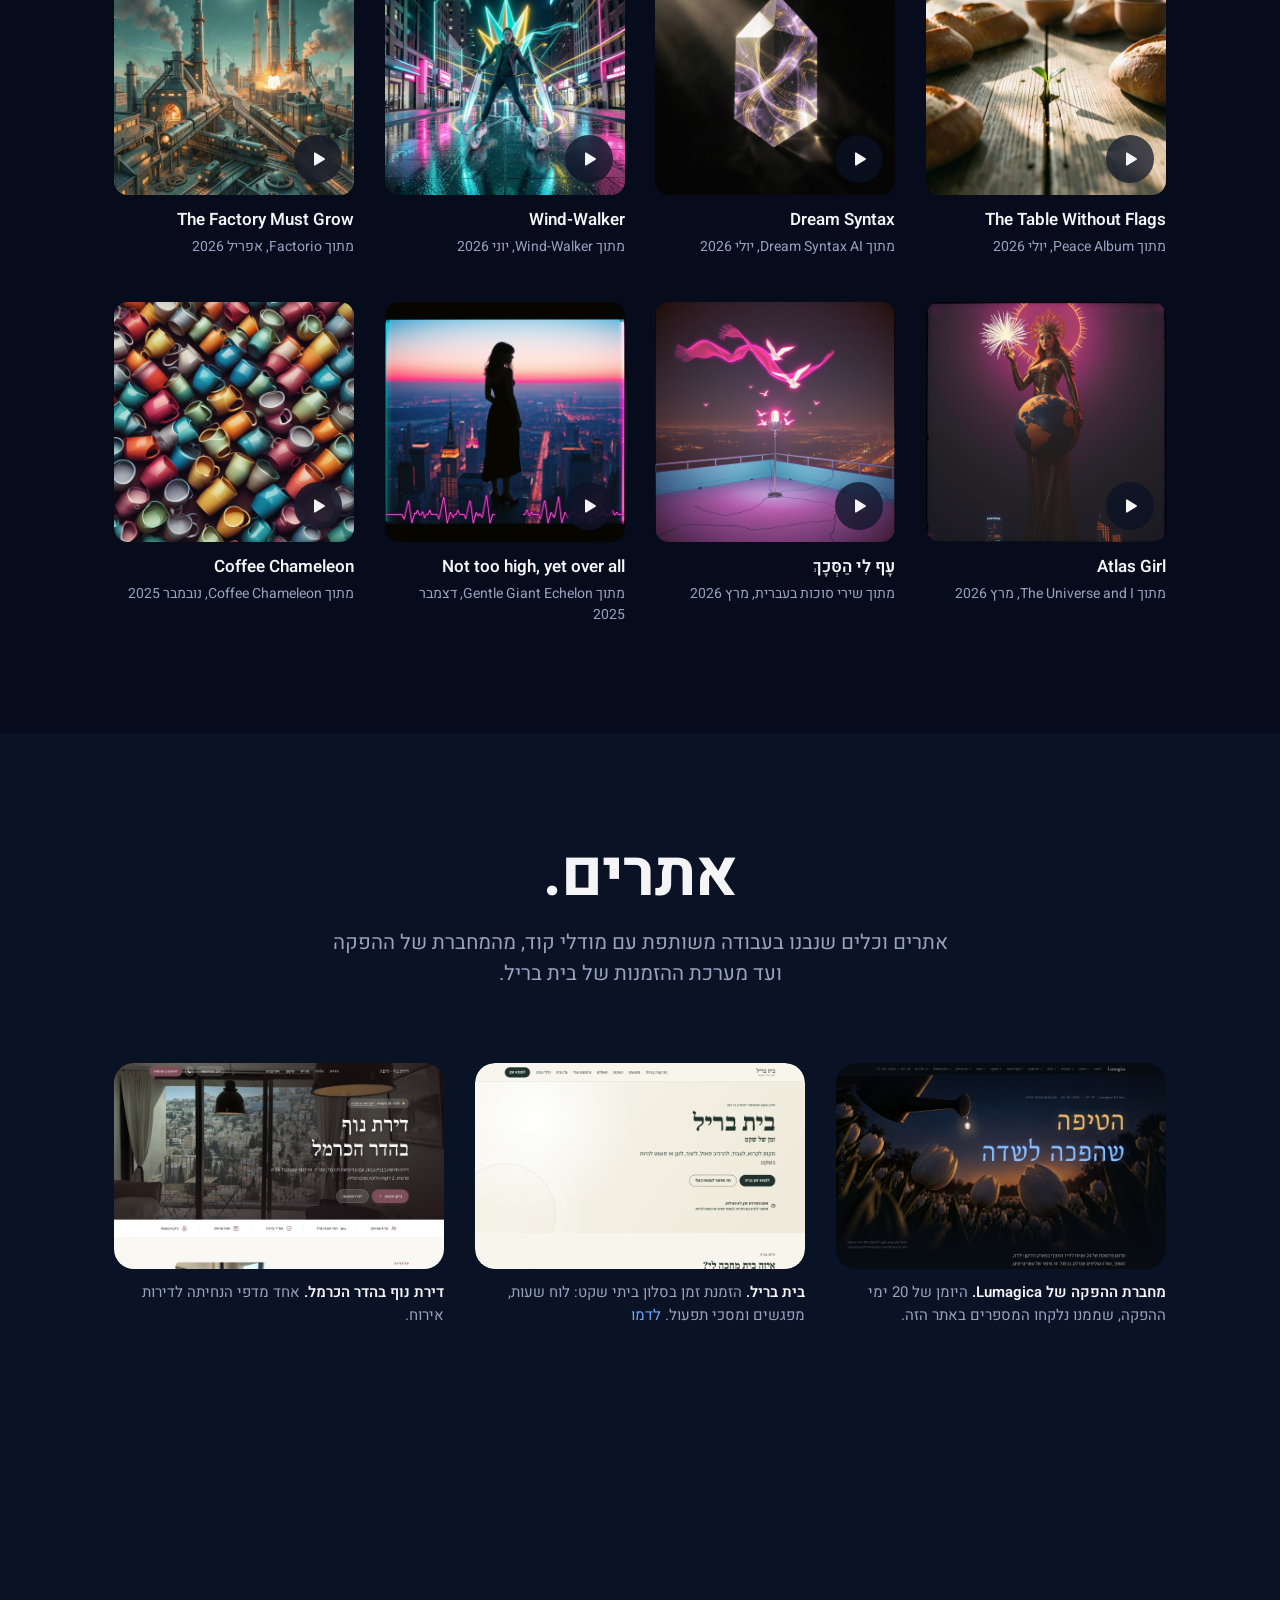
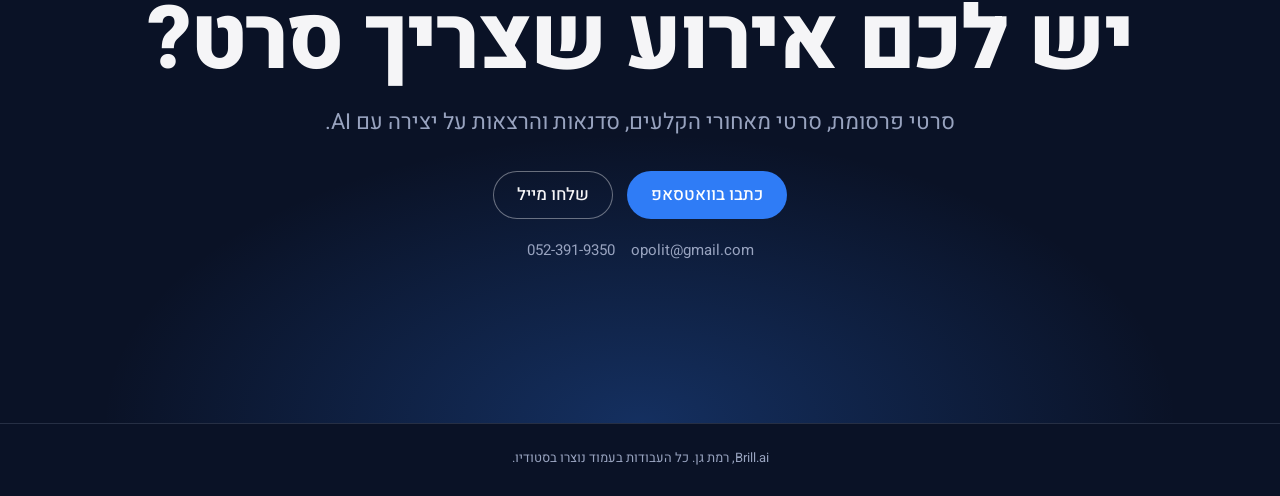
==== commit 49d43b27: "Add a Motion area to work.html, opening with connecting the dots Code-built motion is a capability t" ====
--- a/work.html
+++ b/work.html
@@ -40,6 +40,7 @@
       <p>סרטים, דמויות, מוזיקה ואתרים שנוצרו עם AI, בבימוי של בריל.</p>
       <nav class="domain-nav" aria-label="תחומים">
         <a href="#films">סרטים</a>
+        <a href="#motion">מושן</a>
         <a href="#characters">דמויות</a>
         <a href="#music">מוזיקה</a>
         <a href="#sites">אתרים</a>
@@ -102,8 +103,26 @@
       </div>
     </section>
 
+    <!-- MOTION -->
+    <section class="gallery gallery--deep" id="motion" aria-labelledby="motion-title">
+      <div class="section-head">
+        <h2 id="motion-title">מושן.</h2>
+        <p>סרטים שנבנים מקוד. כל תנועה, חומר וצליל מוגדרים בתוכנה, ואפשר לשנות כל אחד מהם ולרנדר מחדש.</p>
+      </div>
+      <div class="shelf shelf--square">
+        <figure class="piece">
+          <video src="assets/video/motion/connecting-the-dots.mp4" poster="assets/img/motion/connecting-the-dots-poster.jpg" muted loop playsinline preload="none" data-autoplay width="1080" height="1080" aria-label="קטע מ־connecting the dots: כדורים בגווני אדמה מסתדרים בטבעת ובמסלולים, נעלמים, ונשאר כדור טרקוטה אחד שנוחת כנקודה בין brill ל־ai"></video>
+        </figure>
+        <div class="piece piece--text">
+          <h3 lang="en" dir="ltr">connecting the dots</h3>
+          <p>סרט מותג של 15 שניות ל־brill.ai, שנבנה פרוצדורלית ב־Blender. מערכת אחת של כדורים עוברת מאשכול לצמה, לטבעת, למערבולת ולמסלול. בסוף נשאר כדור טרקוטה אחד, שנוחת כנקודה של brill.ai וסוגר את הסרט.</p>
+          <p>החומרים הם חימר שרוף, גיר, זית, אבן גיר כחולה, פורצלן וזכוכית. הפסקול מקורי ומסונתז בקוד.</p>
+        </div>
+      </div>
+    </section>
+
     <!-- CHARACTERS -->
-    <section class="gallery gallery--deep" id="characters" aria-labelledby="characters-title">
+    <section class="gallery" id="characters" aria-labelledby="characters-title">
       <div class="section-head">
         <h2 id="characters-title">דמויות.</h2>
         <p>ב־Lumagica כל דמות נבנתה בגרידים ממוספרים, עד שננעלה בגיליון שמראה אותה מכל הזוויות.</p>
@@ -122,7 +141,7 @@
     </section>
 
     <!-- MUSIC -->
-    <section class="gallery" id="music" aria-labelledby="music-title">
+    <section class="gallery gallery--deep" id="music" aria-labelledby="music-title">
       <div class="section-head">
         <h2 id="music-title">מוזיקה.</h2>
         <p>שירים ב־Suno מאז 2024, עם מילים ועטיפה לכל שיר. מכל שיר כאן קטע של 30 שניות.</p>
@@ -180,7 +199,7 @@
     </section>
 
     <!-- SITES -->
-    <section class="gallery gallery--deep" id="sites" aria-labelledby="sites-title">
+    <section class="gallery" id="sites" aria-labelledby="sites-title">
       <div class="section-head">
         <h2 id="sites-title">אתרים.</h2>
         <p>אתרים וכלים שנבנו בעבודה משותפת עם מודלי קוד, מהמחברת של ההפקה ועד מערכת ההזמנות של בית בריל.</p>
--- a/assets/css/site.css
+++ b/assets/css/site.css
@@ -723,6 +723,7 @@
 .shelf--tall { grid-template-columns: repeat(4, minmax(0, 1fr)); }
 .shelf--three { grid-template-columns: repeat(3, minmax(0, 1fr)); }
 .shelf--feature { grid-template-columns: minmax(0, 2fr) minmax(0, 1fr); align-items: end; }
+.shelf--square { grid-template-columns: minmax(0, 1.15fr) minmax(0, 1fr); align-items: center; }
 
 .piece { display: grid; gap: 12px; align-content: start; }
 .piece > img, .piece > video, .piece-link img {
@@ -734,6 +735,7 @@
   background: var(--panel);
 }
 .shelf--tall .piece > video { aspect-ratio: 9 / 16; }
+.shelf--square .piece > video { aspect-ratio: 1; }
 .shelf--three .piece > img, .shelf--three .piece-link img { aspect-ratio: 16 / 10; }
 .piece-link { display: block; border-radius: 20px; overflow: hidden; }
 .piece figcaption { font-size: 15px; color: var(--mist); line-height: 1.5; }
@@ -741,7 +743,7 @@
 .piece figcaption a { color: var(--tulip); text-decoration: none; white-space: nowrap; }
 .piece figcaption a:hover { color: #9cc4ff; }
 .piece--text { padding-top: 22px; border-top: 1px solid var(--line); }
-.piece--text h3 { font-size: 22px; font-weight: 700; }
+.piece--text h3 { font-size: 22px; font-weight: 700; text-align: right; }
 .piece--text p { font-size: 17px; color: var(--mist); line-height: 1.6; }
 @media (prefers-reduced-motion: no-preference) {
   .piece-link img { transition: transform 0.8s var(--ease); }
@@ -807,7 +809,7 @@
   .shelf--three .piece:first-child { grid-column: 1 / -1; }
 }
 @media (max-width: 720px) {
-  .shelf--wide, .shelf--feature, .shelf--three { grid-template-columns: 1fr; }
+  .shelf--wide, .shelf--feature, .shelf--three, .shelf--square { grid-template-columns: 1fr; }
   .shelf--three .piece:first-child { grid-column: auto; }
   .piece > img, .piece > video, .piece-link img { border-radius: 16px; }
 }
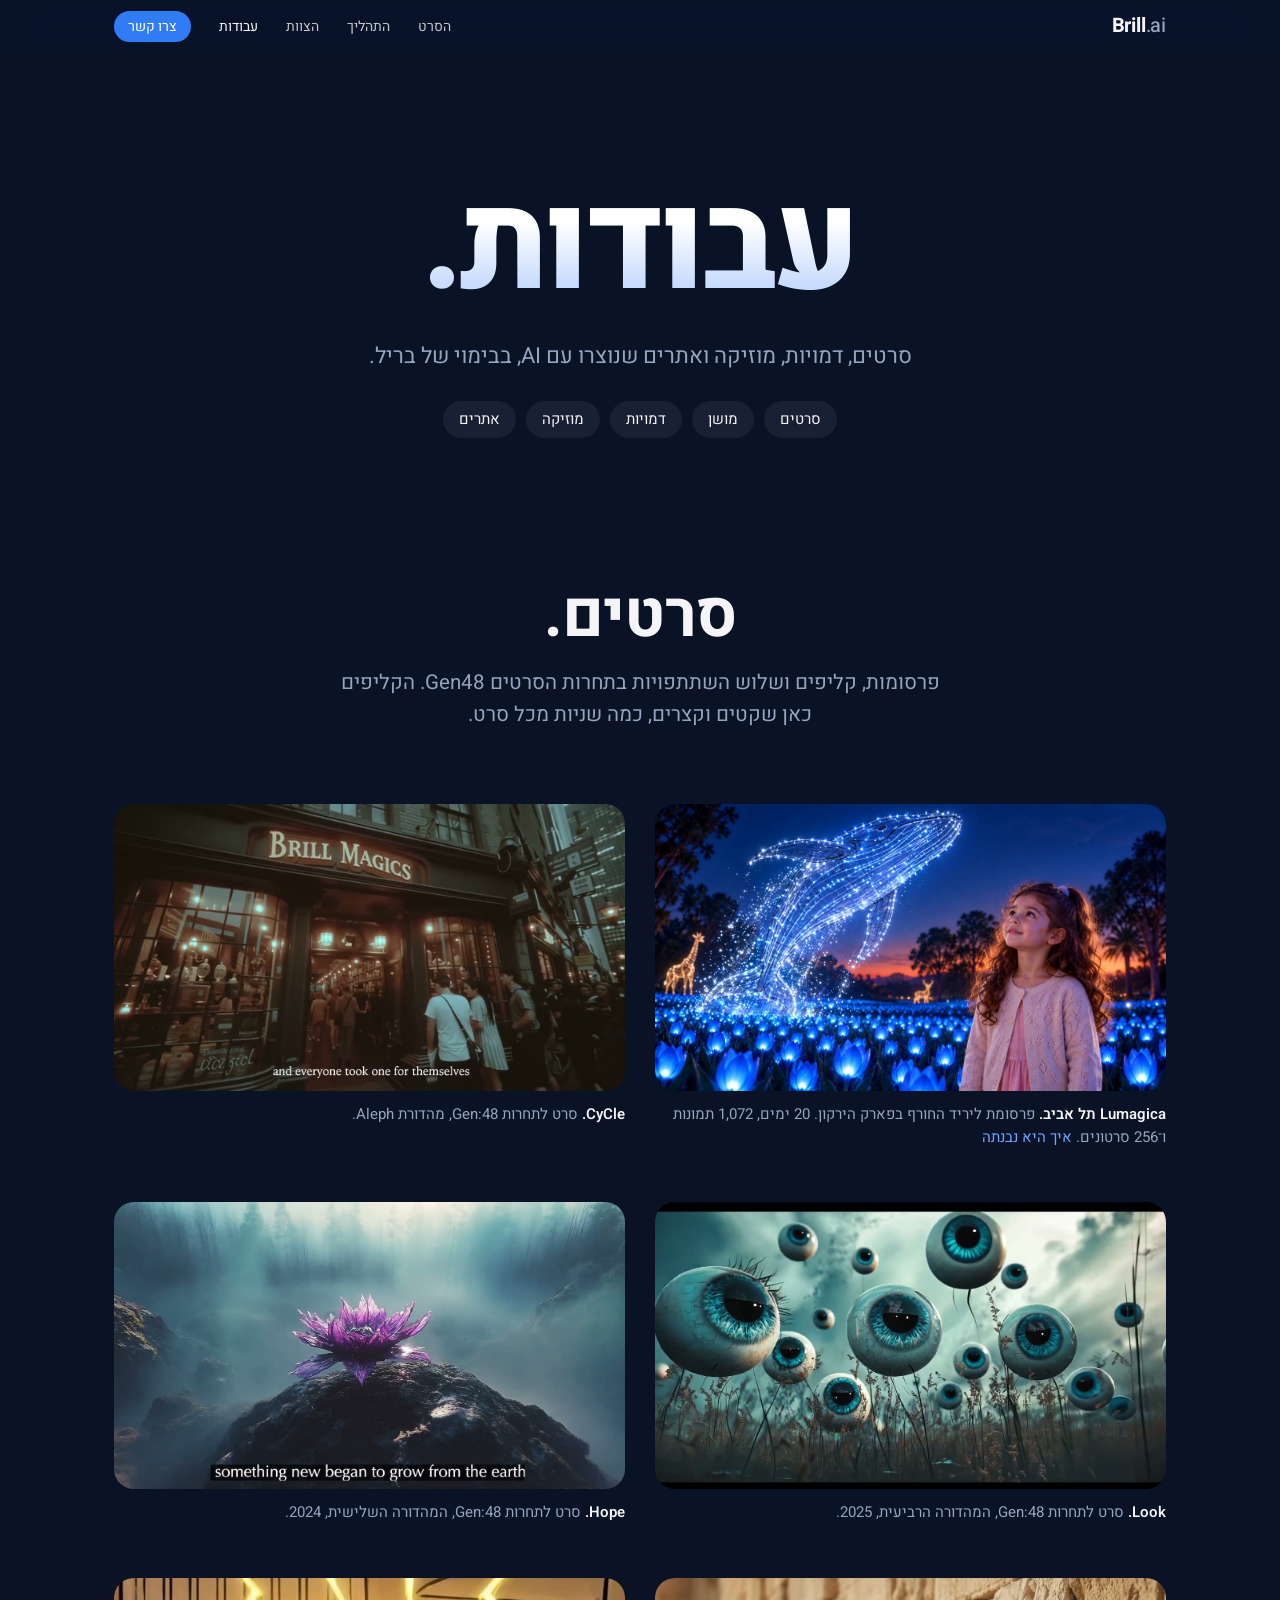
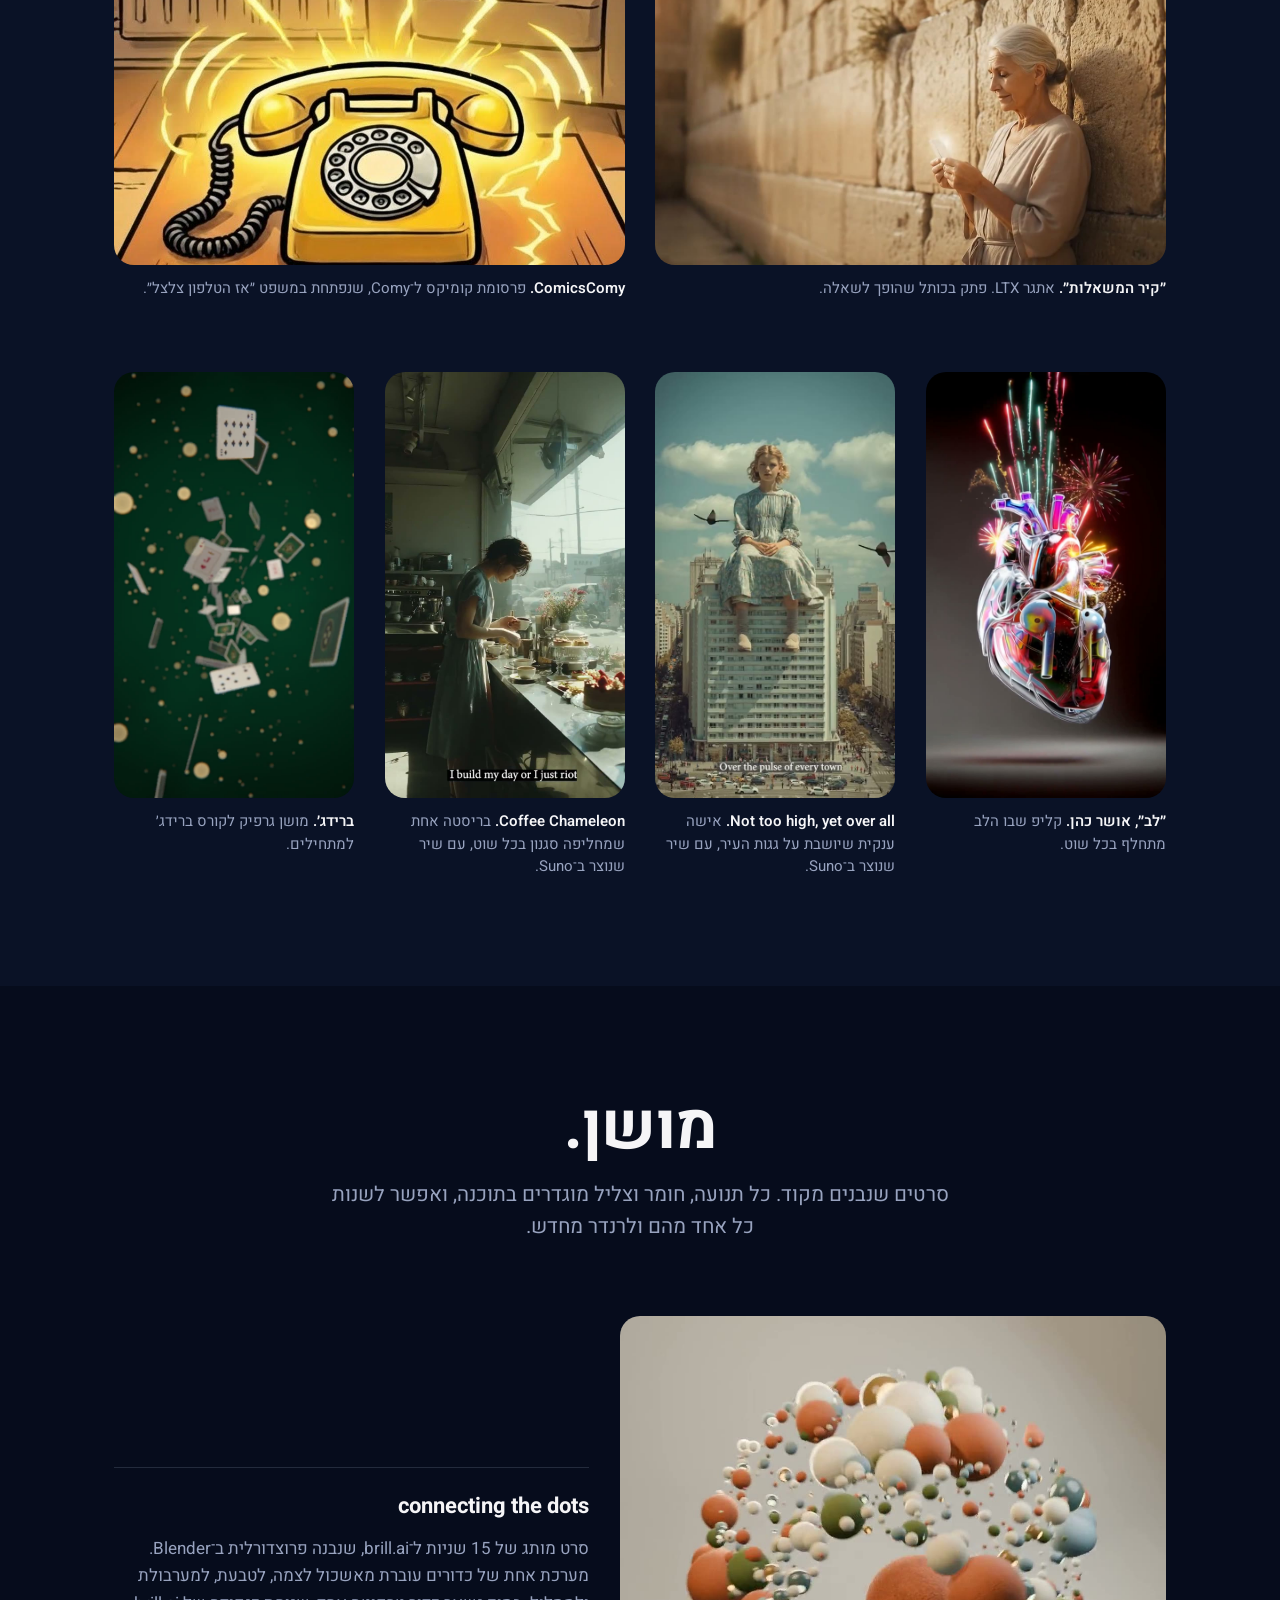
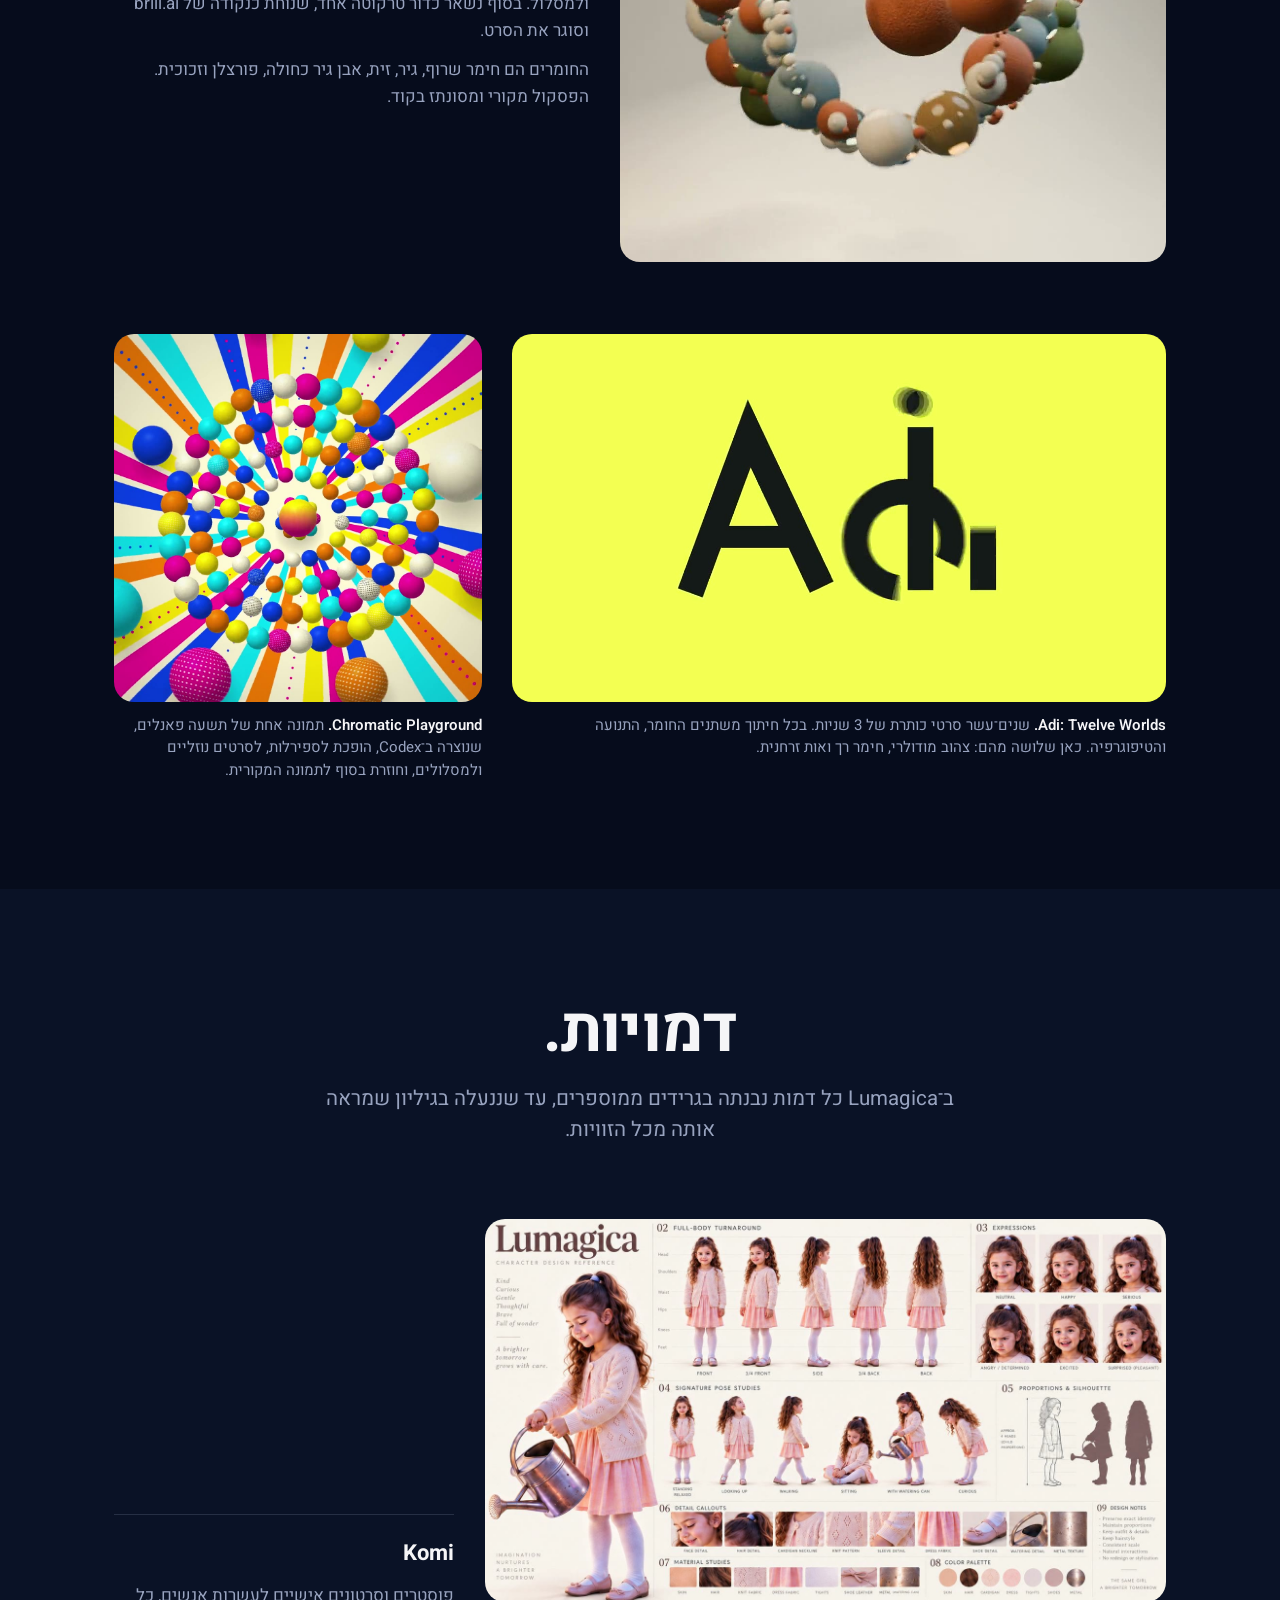
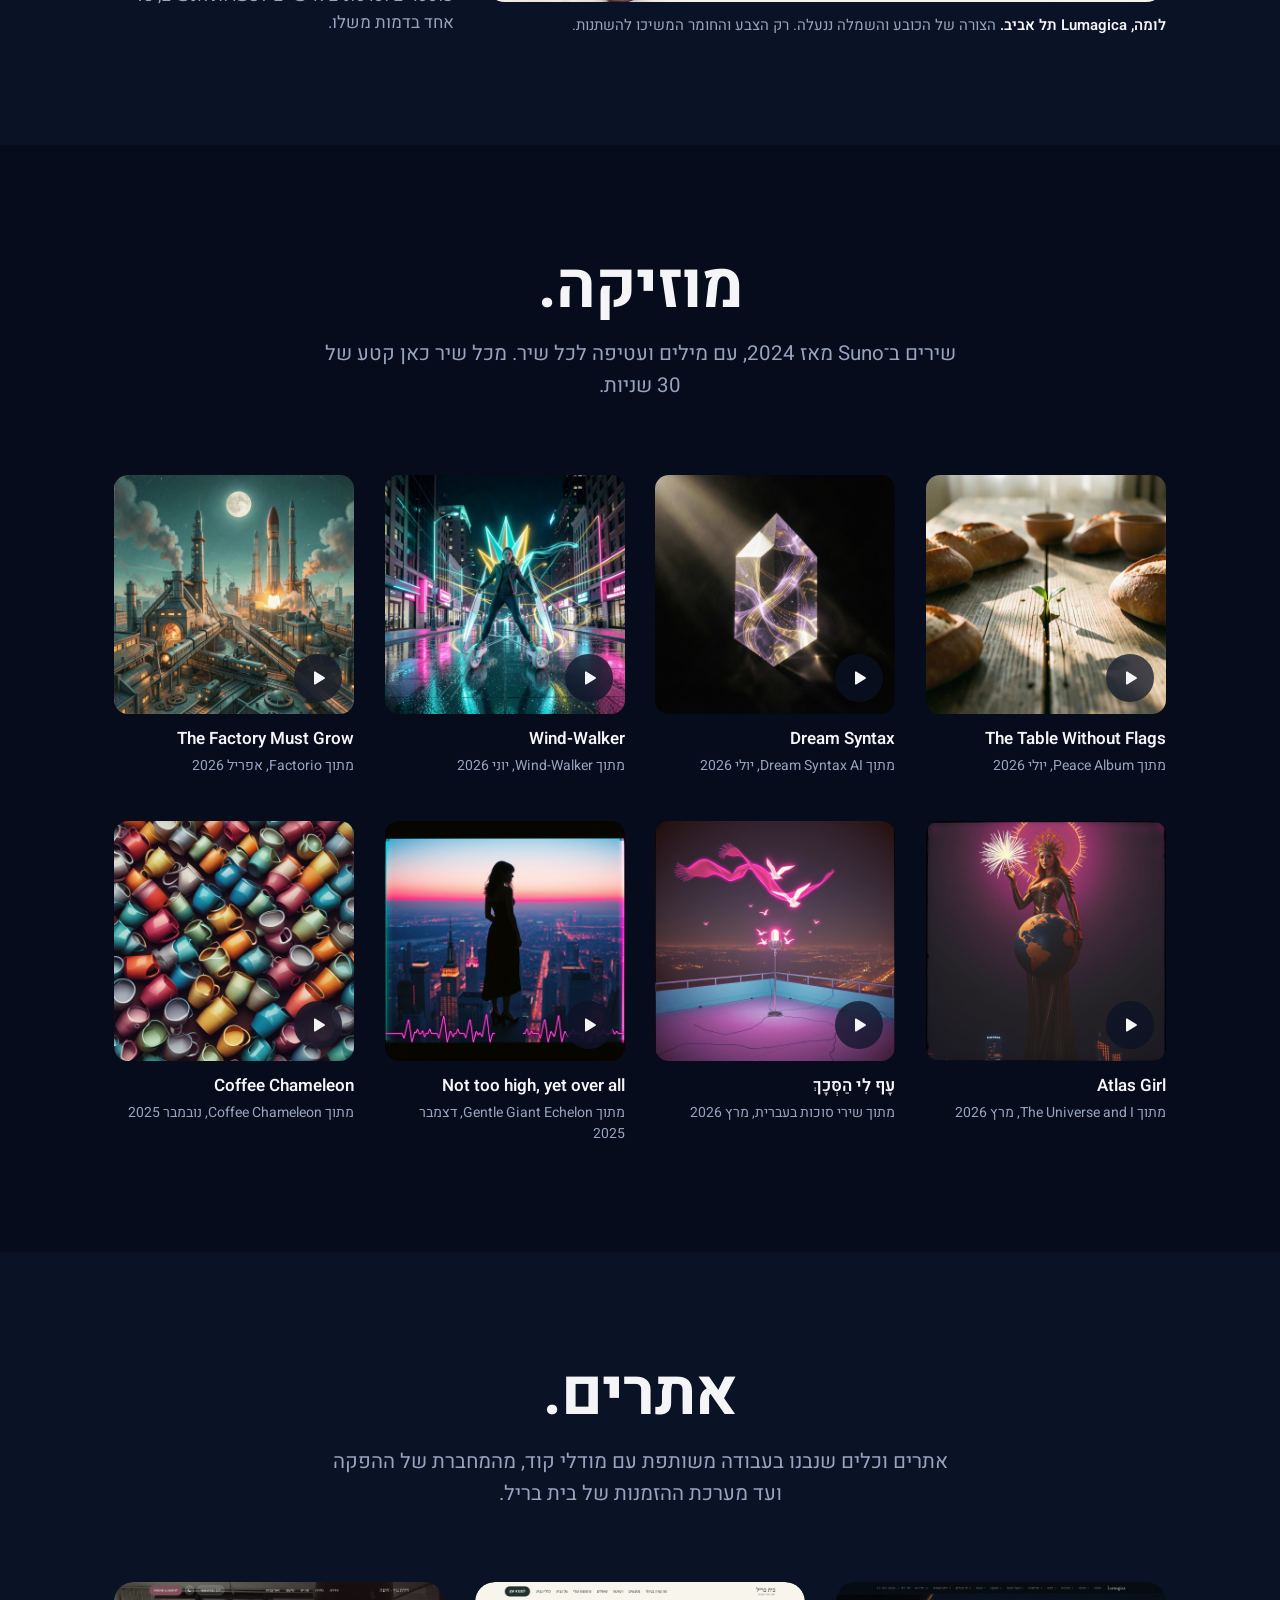
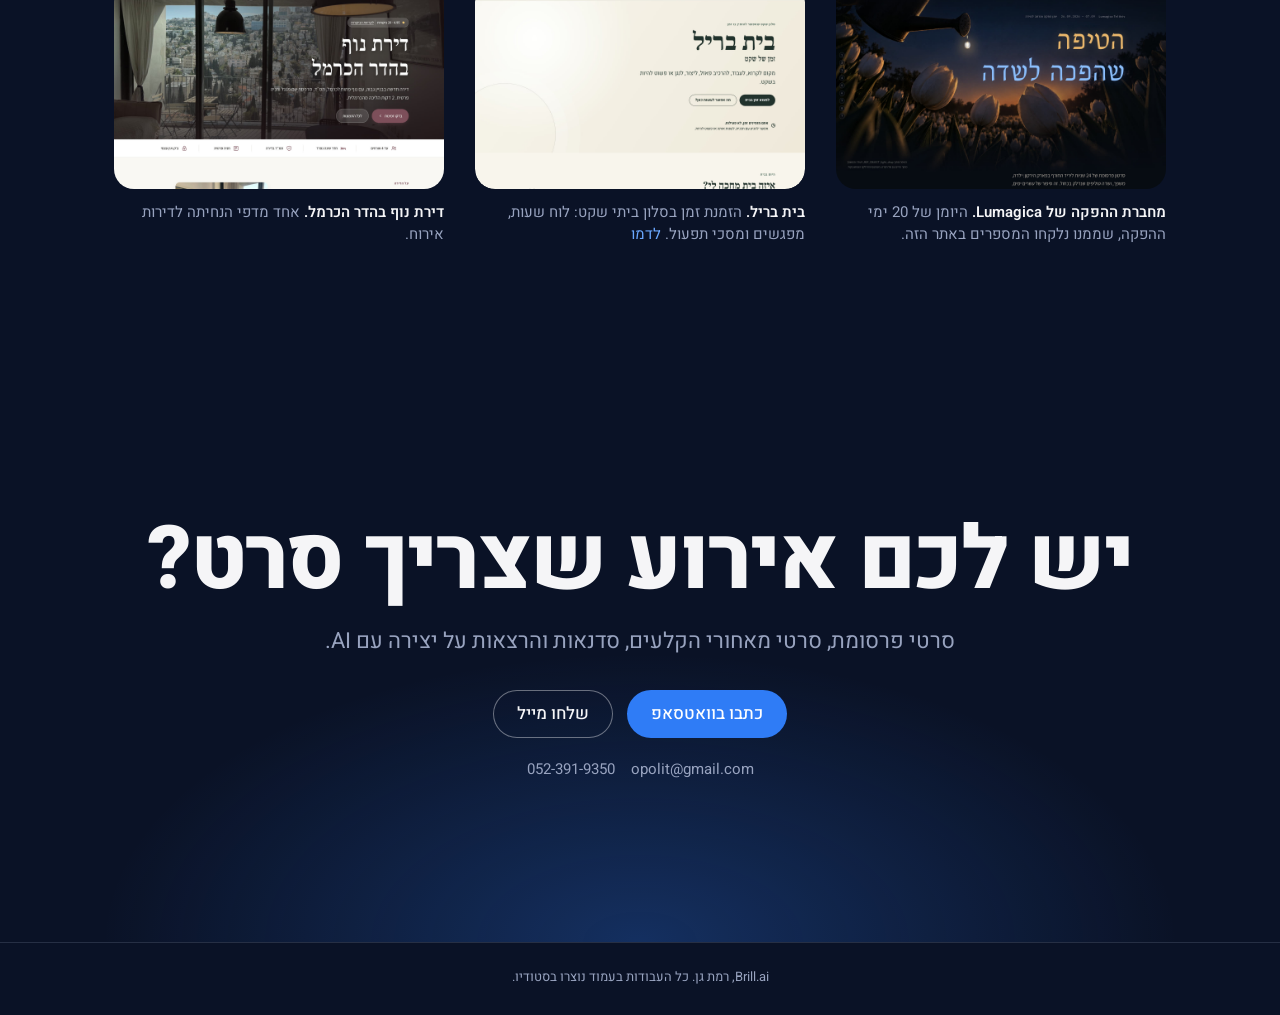
==== commit 5920517d: "Add Twelve Worlds and Chromatic Playground to the Motion area Both are studio-made with no open righ" ====
--- a/work.html
+++ b/work.html
@@ -119,6 +119,16 @@
           <p>החומרים הם חימר שרוף, גיר, זית, אבן גיר כחולה, פורצלן וזכוכית. הפסקול מקורי ומסונתז בקוד.</p>
         </div>
       </div>
+      <div class="shelf shelf--pair">
+        <figure class="piece">
+          <video src="assets/video/motion/twelve-worlds.mp4" poster="assets/img/motion/twelve-worlds-poster.jpg" muted loop playsinline preload="none" data-autoplay width="1920" height="1080" aria-label="קטע מ־Twelve Worlds: המילה Adi באותיות גאומטריות על צהוב, אחר כך בחימר אפרסק על לילך, ואחר כך באותיות פיקסל ירוקות על רקע כהה"></video>
+          <figcaption><b>Adi: Twelve Worlds.</b> שנים־עשר סרטי כותרת של 3 שניות. בכל חיתוך משתנים החומר, התנועה והטיפוגרפיה. כאן שלושה מהם: צהוב מודולרי, חימר רך ואות זרחנית.</figcaption>
+        </figure>
+        <figure class="piece">
+          <video src="assets/video/motion/chromatic-playground.mp4" poster="assets/img/motion/chromatic-playground-poster.jpg" muted loop playsinline preload="none" data-autoplay width="1080" height="1080" aria-label="קטע מ־Chromatic Playground: פרח של כדורים צבעוניים, טבעת מסתובבת, וחזרה לתמונה של תשעה פאנלים"></video>
+          <figcaption><b>Chromatic Playground.</b> תמונה אחת של תשעה פאנלים, שנוצרה ב־Codex, הופכת לספירלות, לסרטים נוזליים ולמסלולים, וחוזרת בסוף לתמונה המקורית.</figcaption>
+        </figure>
+      </div>
     </section>
 
     <!-- CHARACTERS -->
--- a/assets/css/site.css
+++ b/assets/css/site.css
@@ -724,6 +724,8 @@
 .shelf--three { grid-template-columns: repeat(3, minmax(0, 1fr)); }
 .shelf--feature { grid-template-columns: minmax(0, 2fr) minmax(0, 1fr); align-items: end; }
 .shelf--square { grid-template-columns: minmax(0, 1.15fr) minmax(0, 1fr); align-items: center; }
+/* 16:9 beside 1:1 at the same height */
+.shelf--pair { grid-template-columns: minmax(0, 16fr) minmax(0, 9fr); }
 
 .piece { display: grid; gap: 12px; align-content: start; }
 .piece > img, .piece > video, .piece-link img {
@@ -736,6 +738,8 @@
 }
 .shelf--tall .piece > video { aspect-ratio: 9 / 16; }
 .shelf--square .piece > video { aspect-ratio: 1; }
+.shelf--pair .piece > video { aspect-ratio: 16 / 9; }
+.shelf--pair .piece:last-child > video { aspect-ratio: 1; }
 .shelf--three .piece > img, .shelf--three .piece-link img { aspect-ratio: 16 / 10; }
 .piece-link { display: block; border-radius: 20px; overflow: hidden; }
 .piece figcaption { font-size: 15px; color: var(--mist); line-height: 1.5; }
@@ -809,7 +813,7 @@
   .shelf--three .piece:first-child { grid-column: 1 / -1; }
 }
 @media (max-width: 720px) {
-  .shelf--wide, .shelf--feature, .shelf--three, .shelf--square { grid-template-columns: 1fr; }
+  .shelf--wide, .shelf--feature, .shelf--three, .shelf--square, .shelf--pair { grid-template-columns: 1fr; }
   .shelf--three .piece:first-child { grid-column: auto; }
   .piece > img, .piece > video, .piece-link img { border-radius: 16px; }
 }
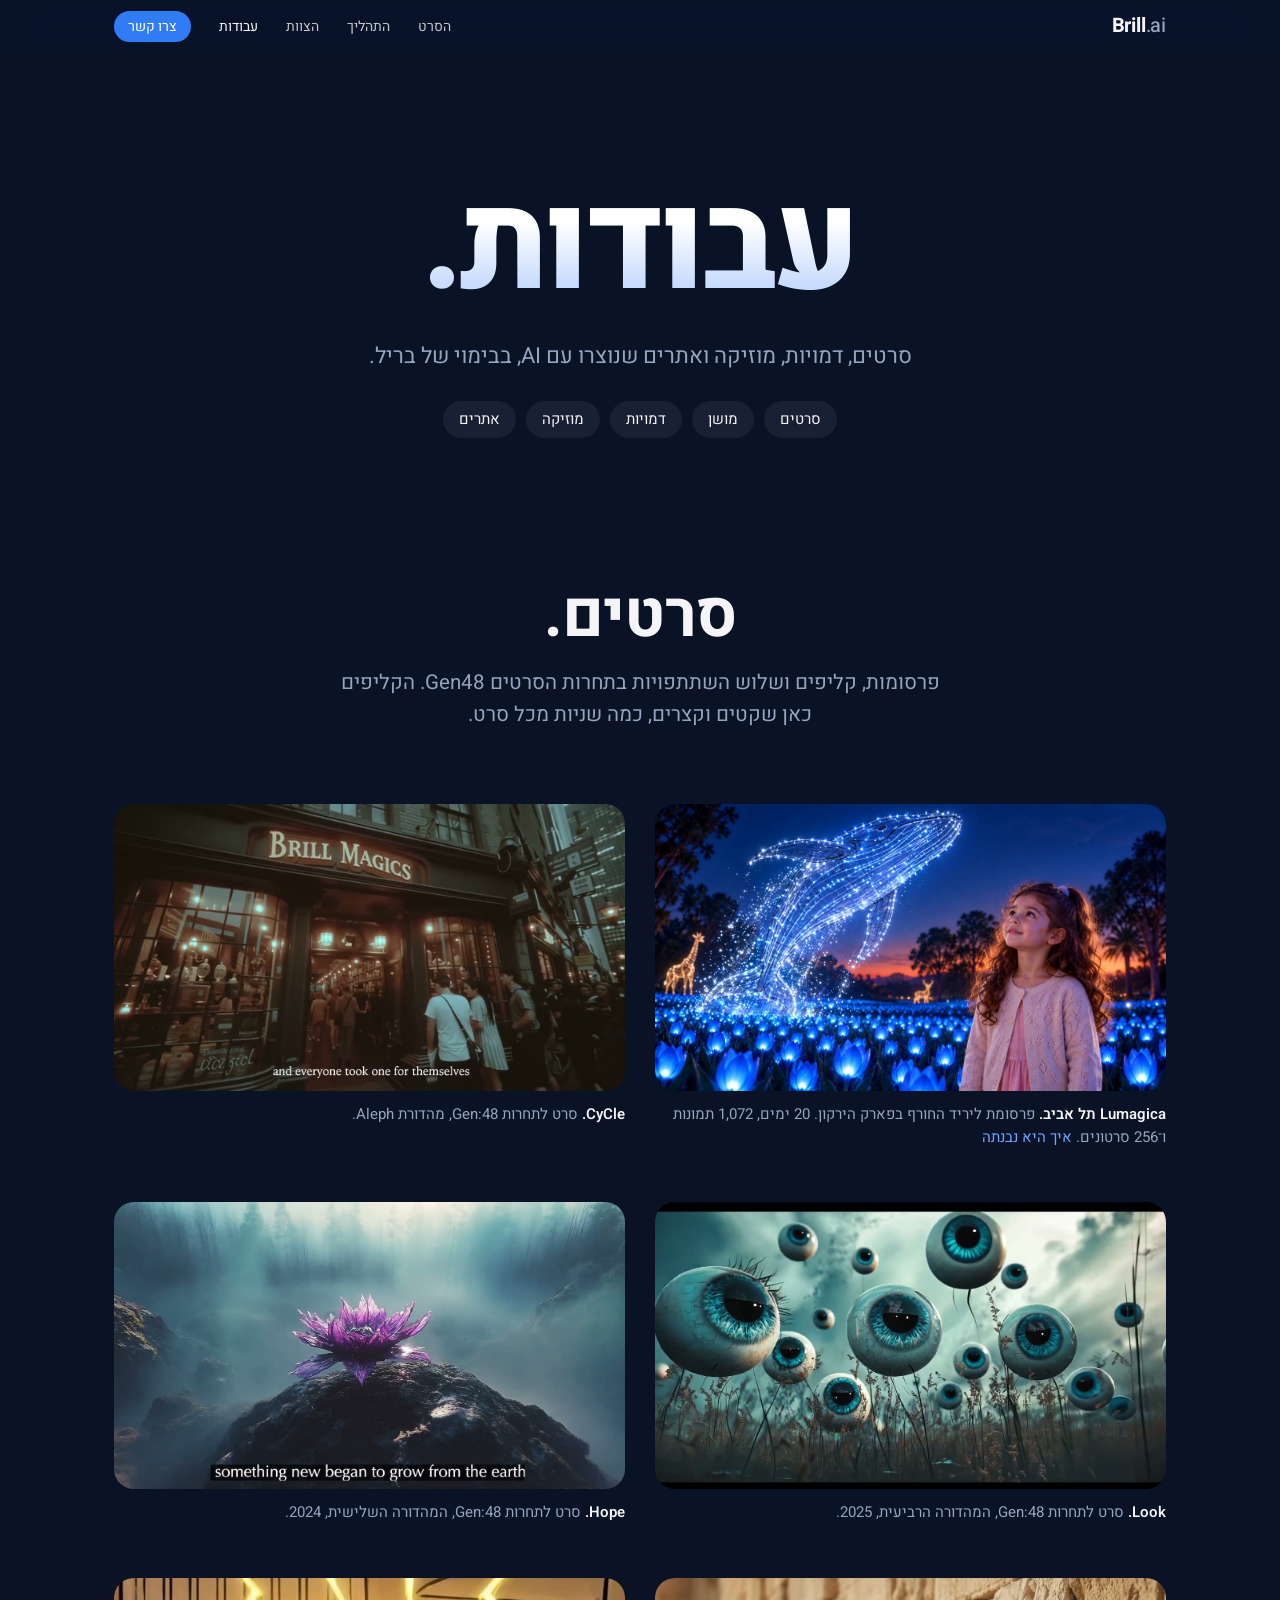
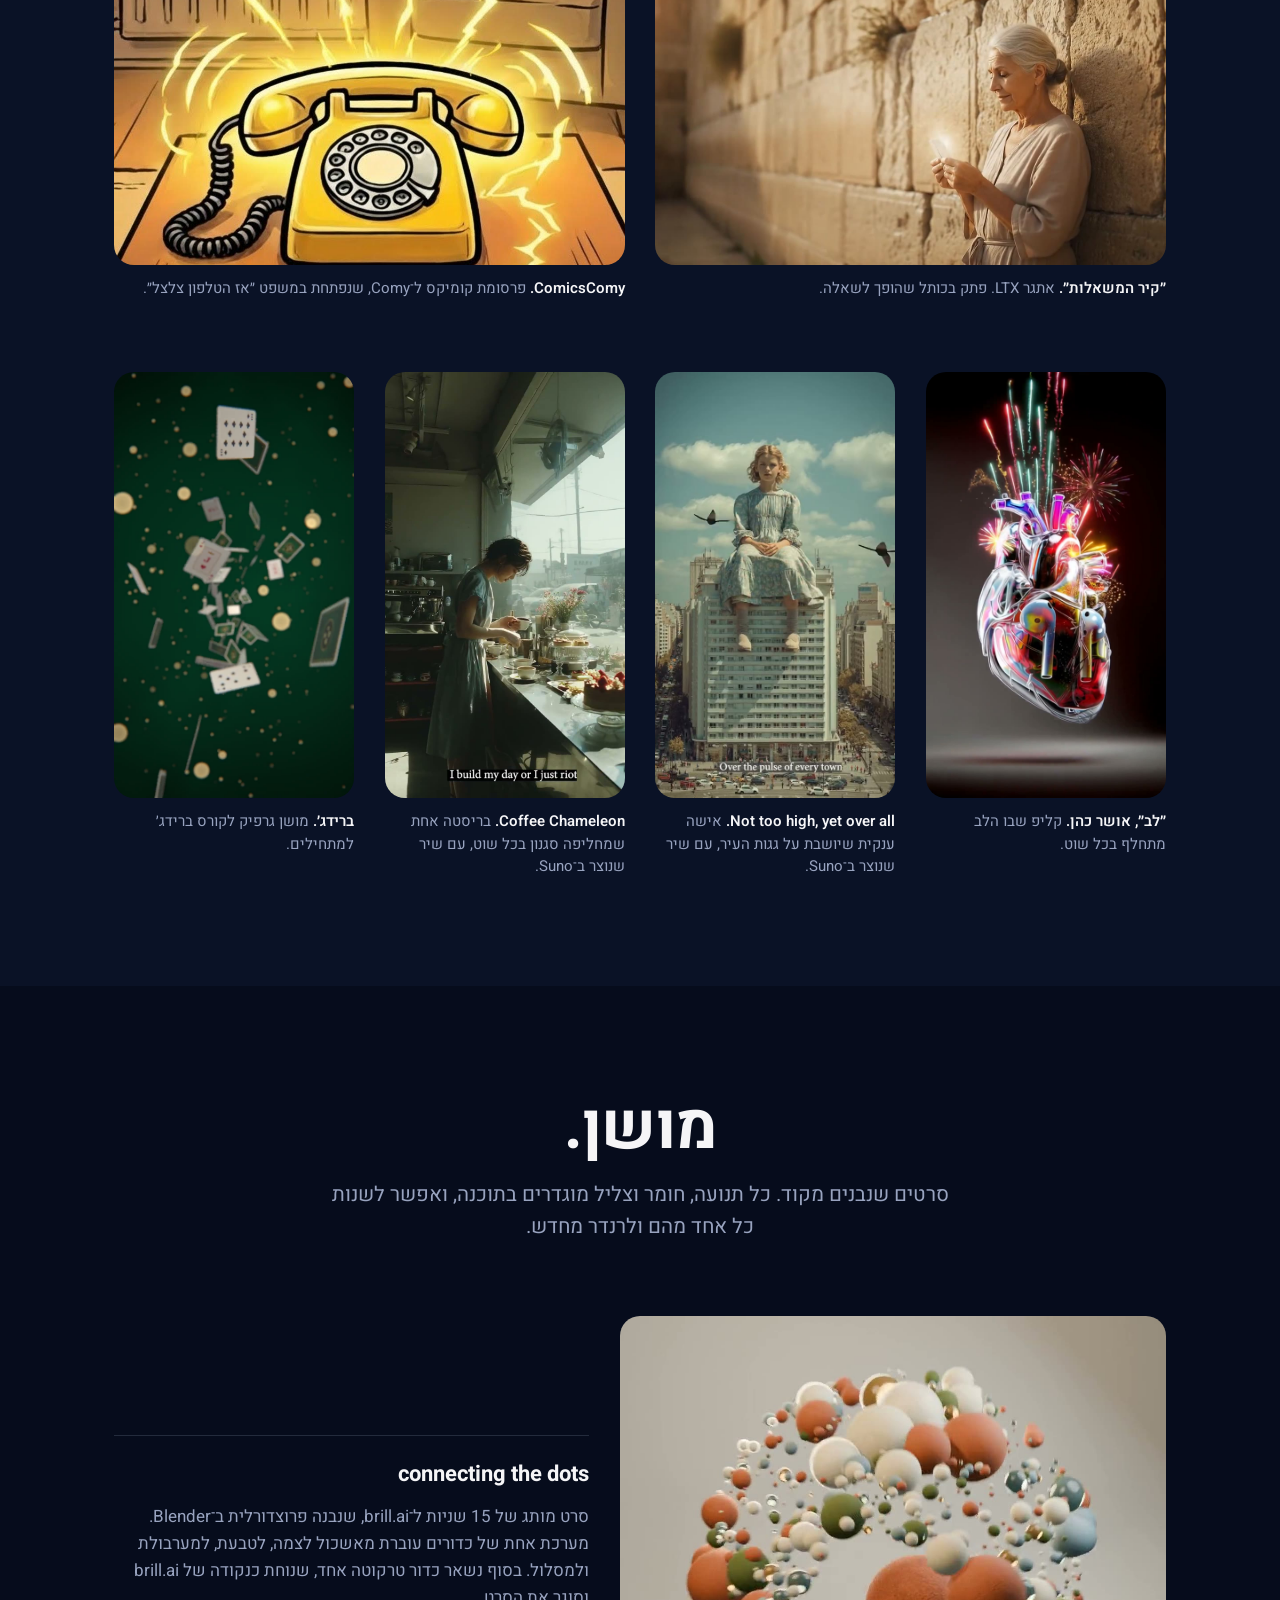
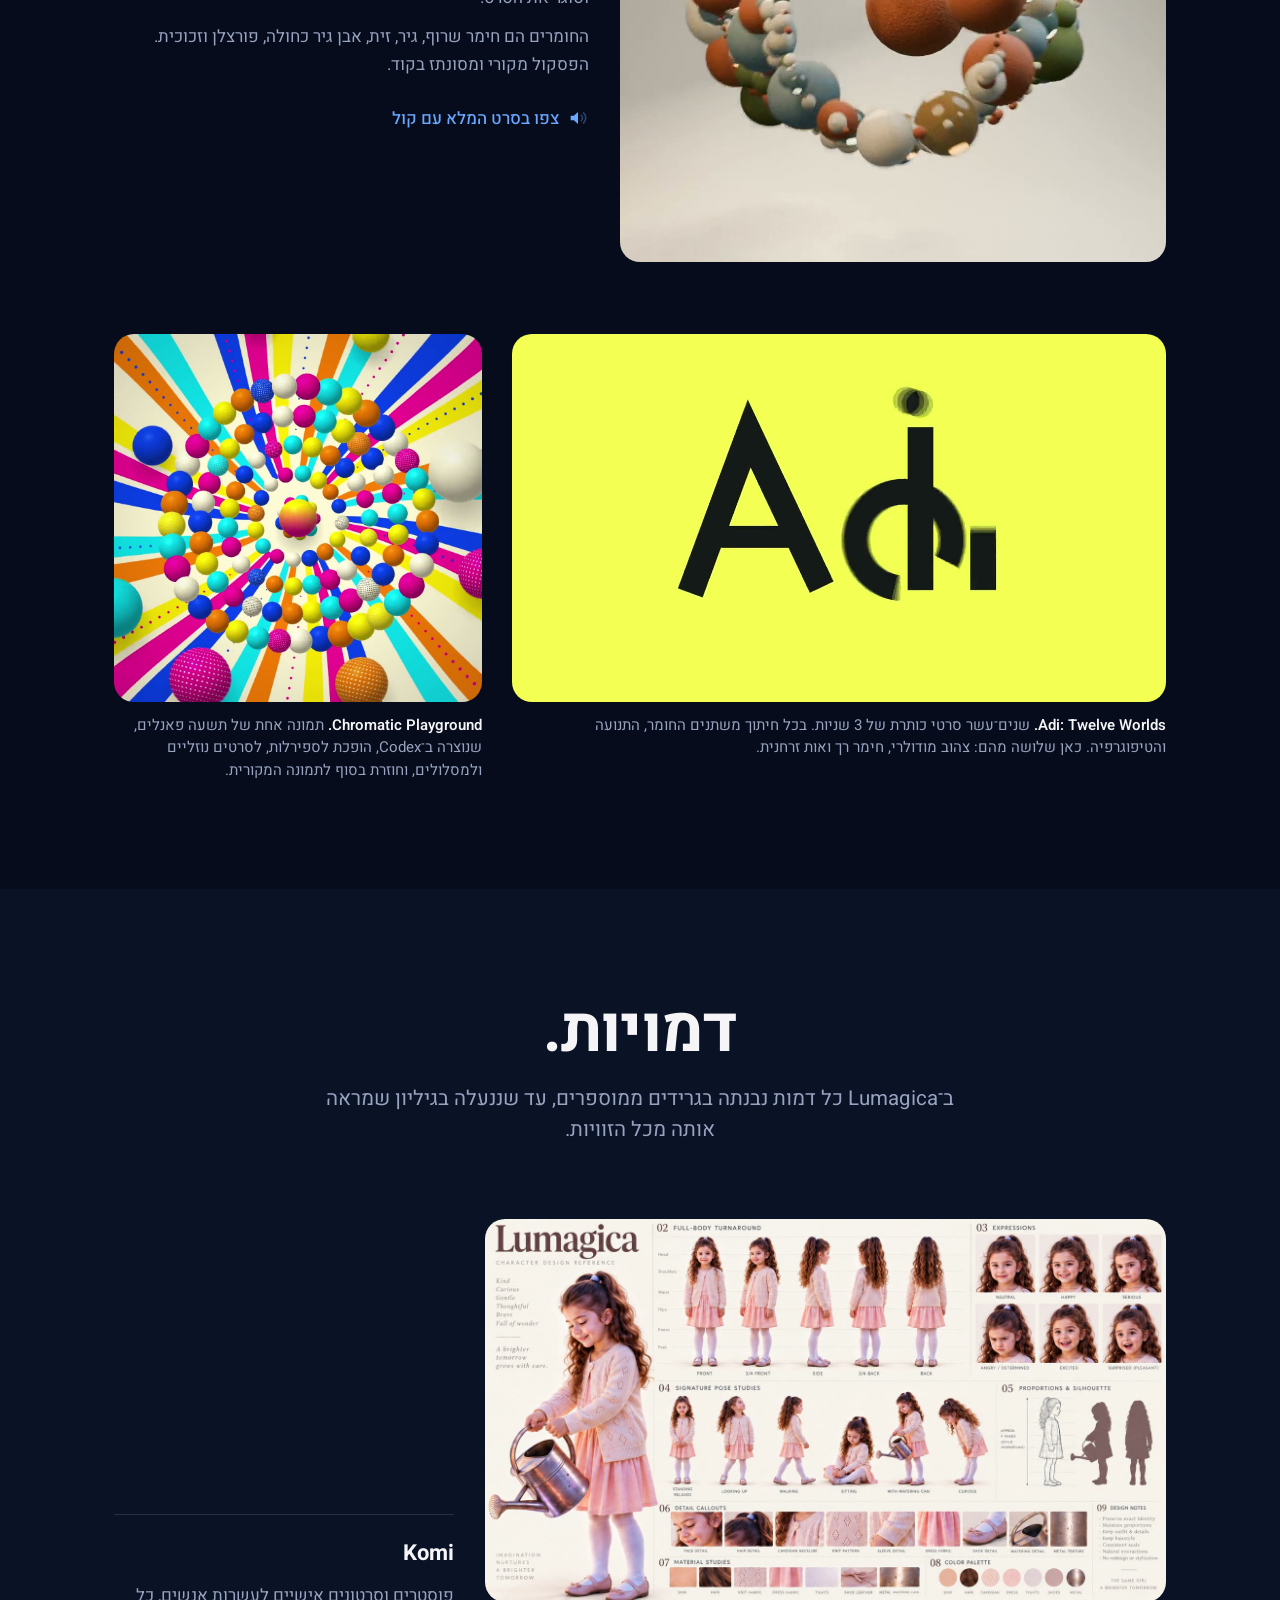
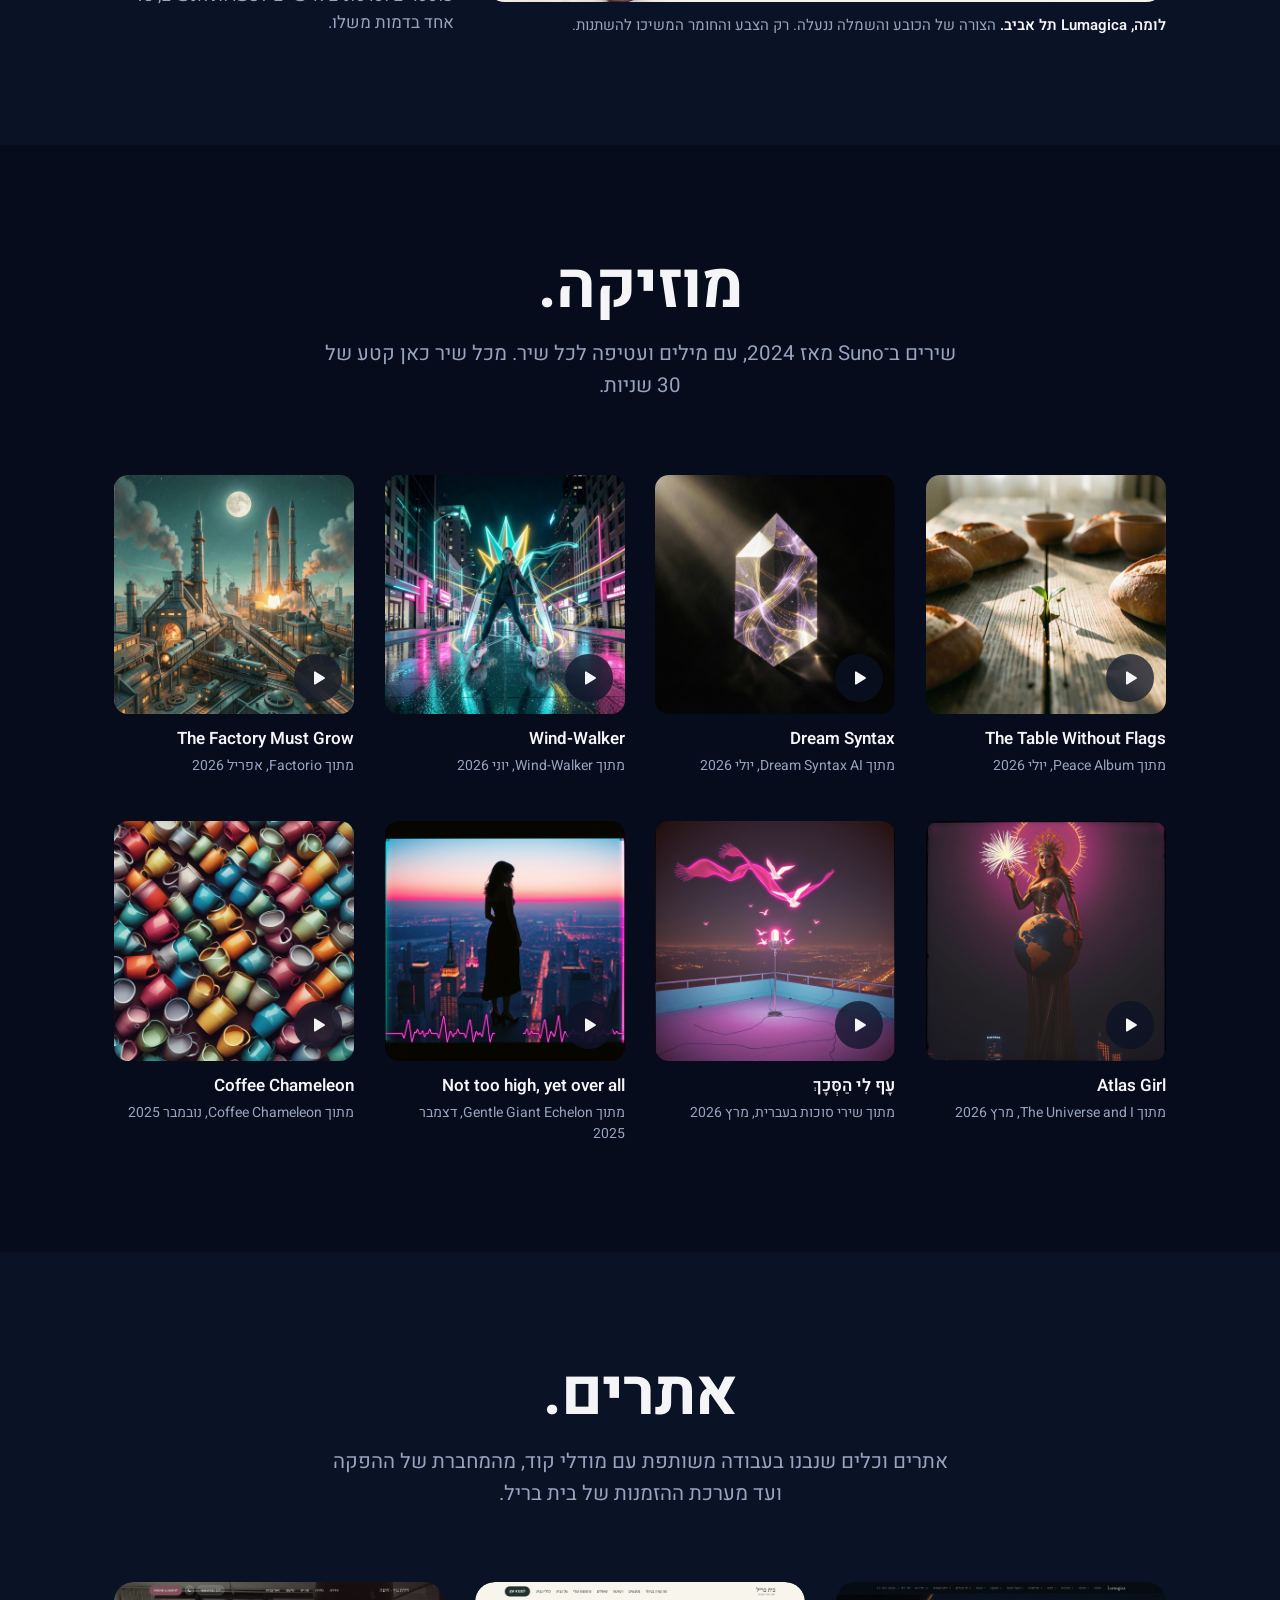
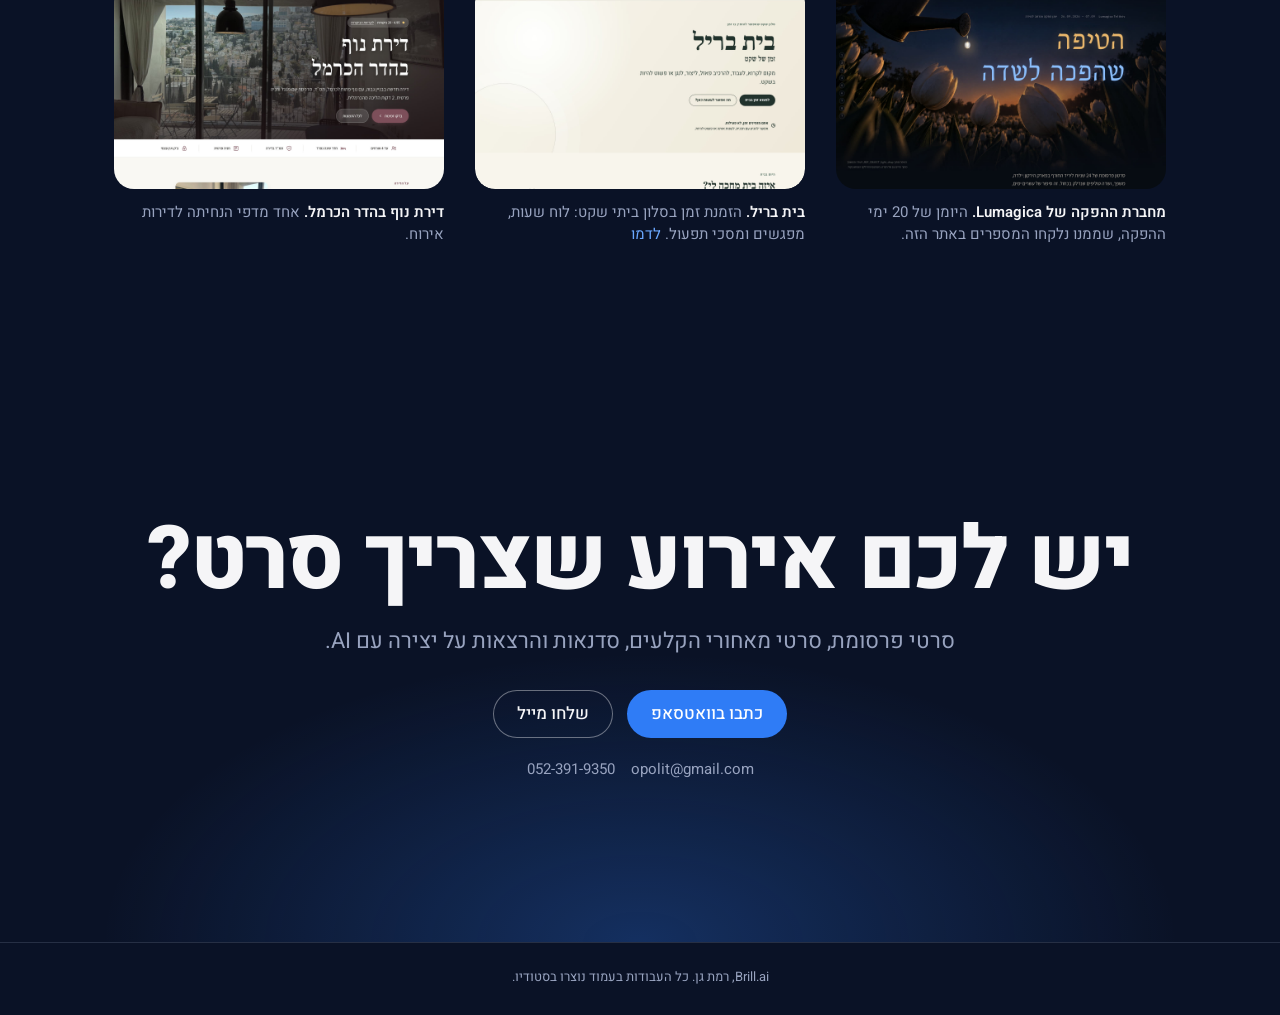
==== commit f4f71523: "Let visitors play connecting the dots with its sound The film's score is original and part of the pi" ====
--- a/work.html
+++ b/work.html
@@ -111,12 +111,16 @@
       </div>
       <div class="shelf shelf--square">
         <figure class="piece">
-          <video src="assets/video/motion/connecting-the-dots.mp4" poster="assets/img/motion/connecting-the-dots-poster.jpg" muted loop playsinline preload="none" data-autoplay width="1080" height="1080" aria-label="קטע מ־connecting the dots: כדורים בגווני אדמה מסתדרים בטבעת ובמסלולים, נעלמים, ונשאר כדור טרקוטה אחד שנוחת כנקודה בין brill ל־ai"></video>
+          <video id="dotsFilm" src="assets/video/motion/connecting-the-dots.mp4" poster="assets/img/motion/connecting-the-dots-poster.jpg" muted loop playsinline preload="none" data-autoplay width="1080" height="1080" aria-label="קטע מ־connecting the dots: כדורים בגווני אדמה מסתדרים בטבעת ובמסלולים, נעלמים, ונשאר כדור טרקוטה אחד שנוחת כנקודה בין brill ל־ai"></video>
         </figure>
         <div class="piece piece--text">
           <h3 lang="en" dir="ltr">connecting the dots</h3>
           <p>סרט מותג של 15 שניות ל־brill.ai, שנבנה פרוצדורלית ב־Blender. מערכת אחת של כדורים עוברת מאשכול לצמה, לטבעת, למערבולת ולמסלול. בסוף נשאר כדור טרקוטה אחד, שנוחת כנקודה של brill.ai וסוגר את הסרט.</p>
           <p>החומרים הם חימר שרוף, גיר, זית, אבן גיר כחולה, פורצלן וזכוכית. הפסקול מקורי ומסונתז בקוד.</p>
+          <p><a class="btn btn-link film-sound" href="assets/video/motion/connecting-the-dots-full.mp4" data-film="assets/video/motion/connecting-the-dots-full.mp4" data-for="dotsFilm">
+            <svg viewBox="0 0 24 24" aria-hidden="true"><path d="M4 9.5h3.5L12 5.5v13l-4.5-4H4z" fill="currentColor"/><path class="wave" d="M15.5 9a4 4 0 0 1 0 6M18 6.5a7.5 7.5 0 0 1 0 11" fill="none" stroke="currentColor" stroke-width="1.8" stroke-linecap="round"/></svg>
+            <span>צפו בסרט המלא עם קול</span>
+          </a></p>
         </div>
       </div>
       <div class="shelf shelf--pair">
--- a/assets/css/site.css
+++ b/assets/css/site.css
@@ -749,6 +749,7 @@
 .piece--text { padding-top: 22px; border-top: 1px solid var(--line); }
 .piece--text h3 { font-size: 22px; font-weight: 700; text-align: right; }
 .piece--text p { font-size: 17px; color: var(--mist); line-height: 1.6; }
+.piece--text .film-sound { padding-inline: 0; margin-top: 4px; }
 @media (prefers-reduced-motion: no-preference) {
   .piece-link img { transition: transform 0.8s var(--ease); }
   .piece-link:hover img { transform: scale(1.025); }
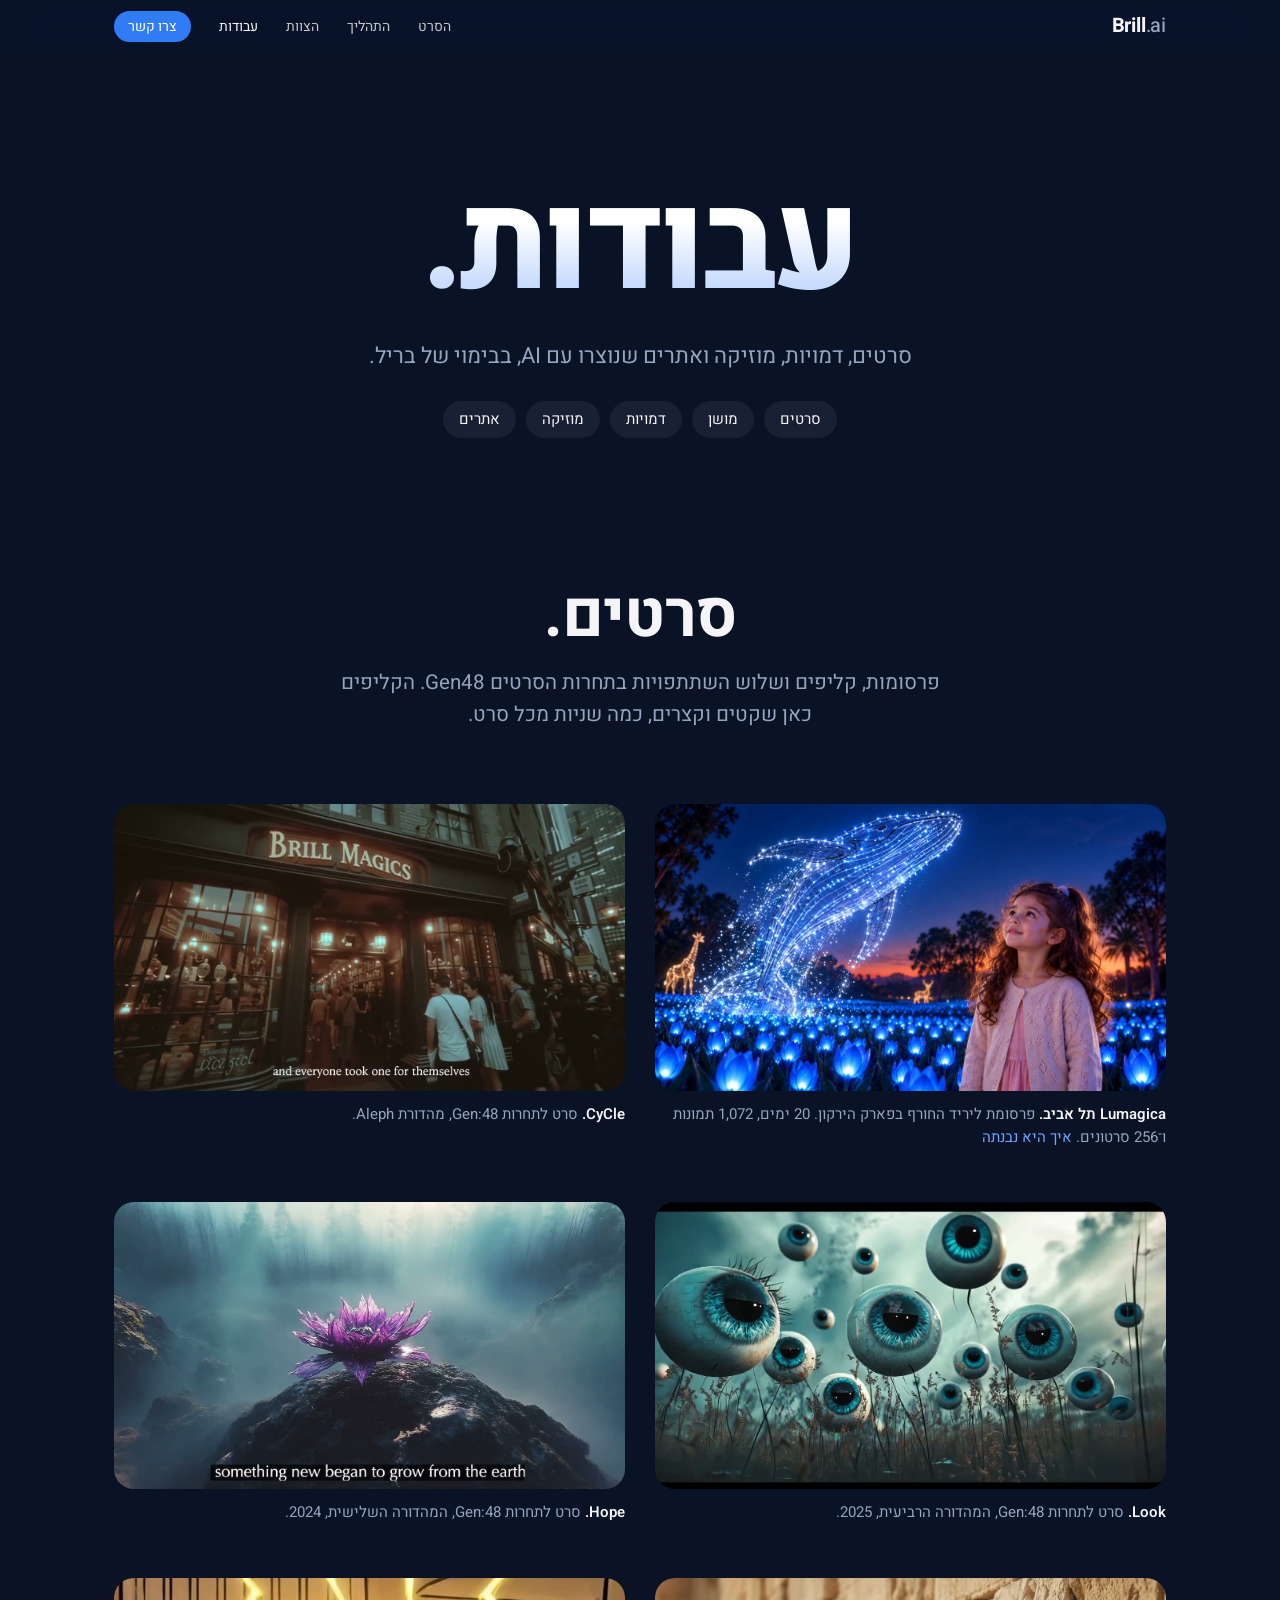
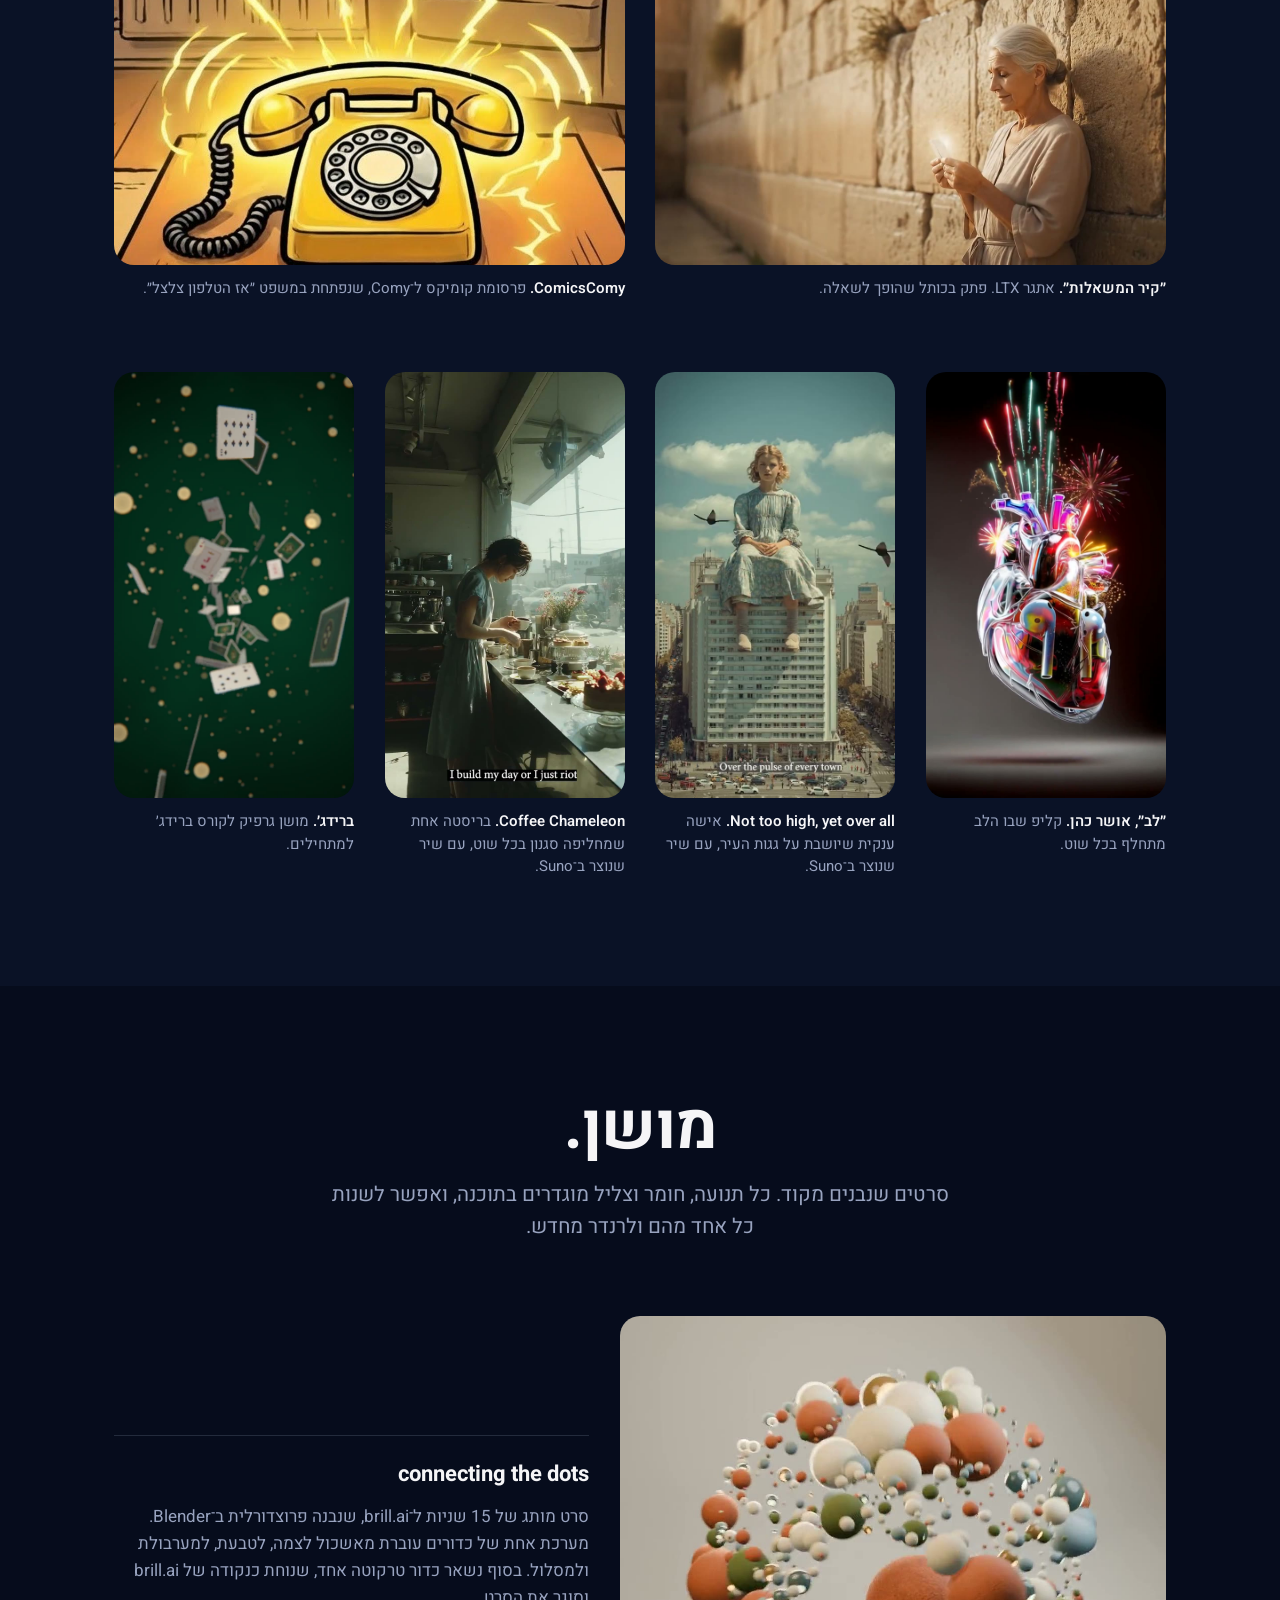
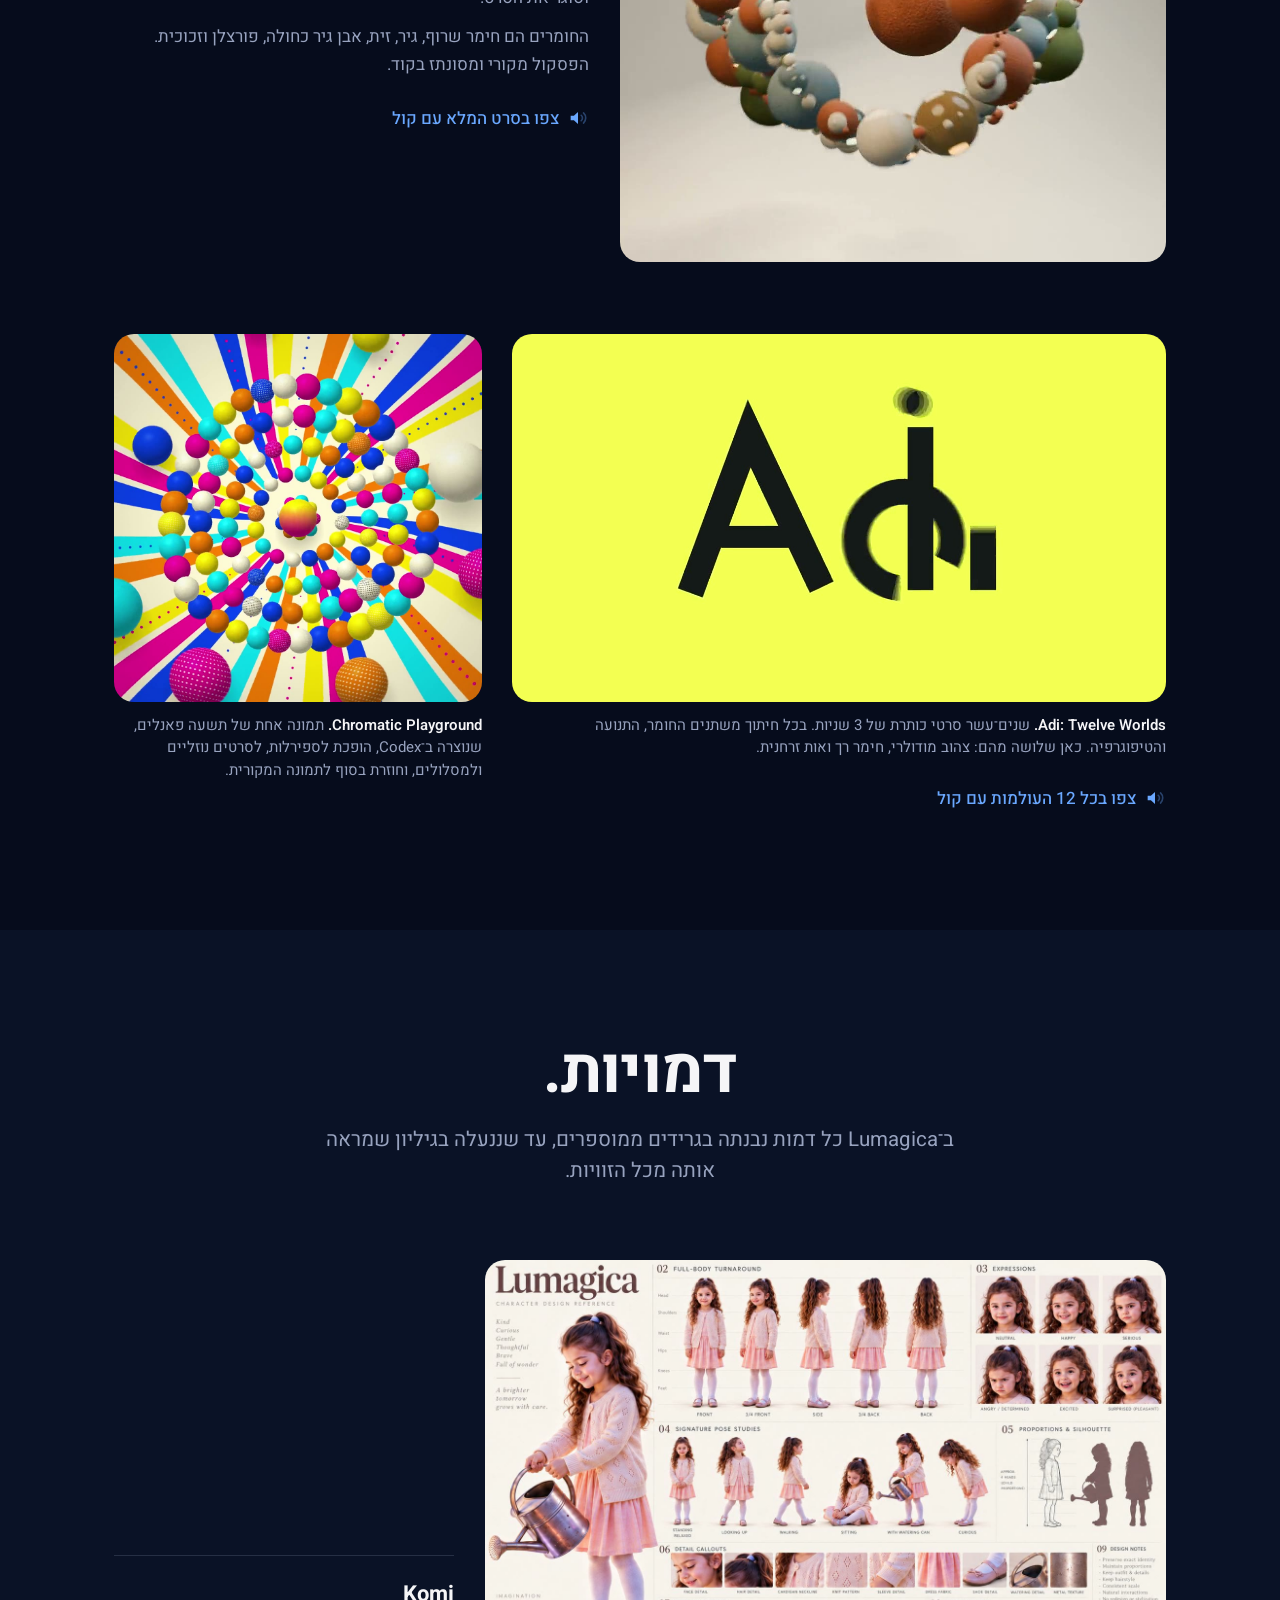
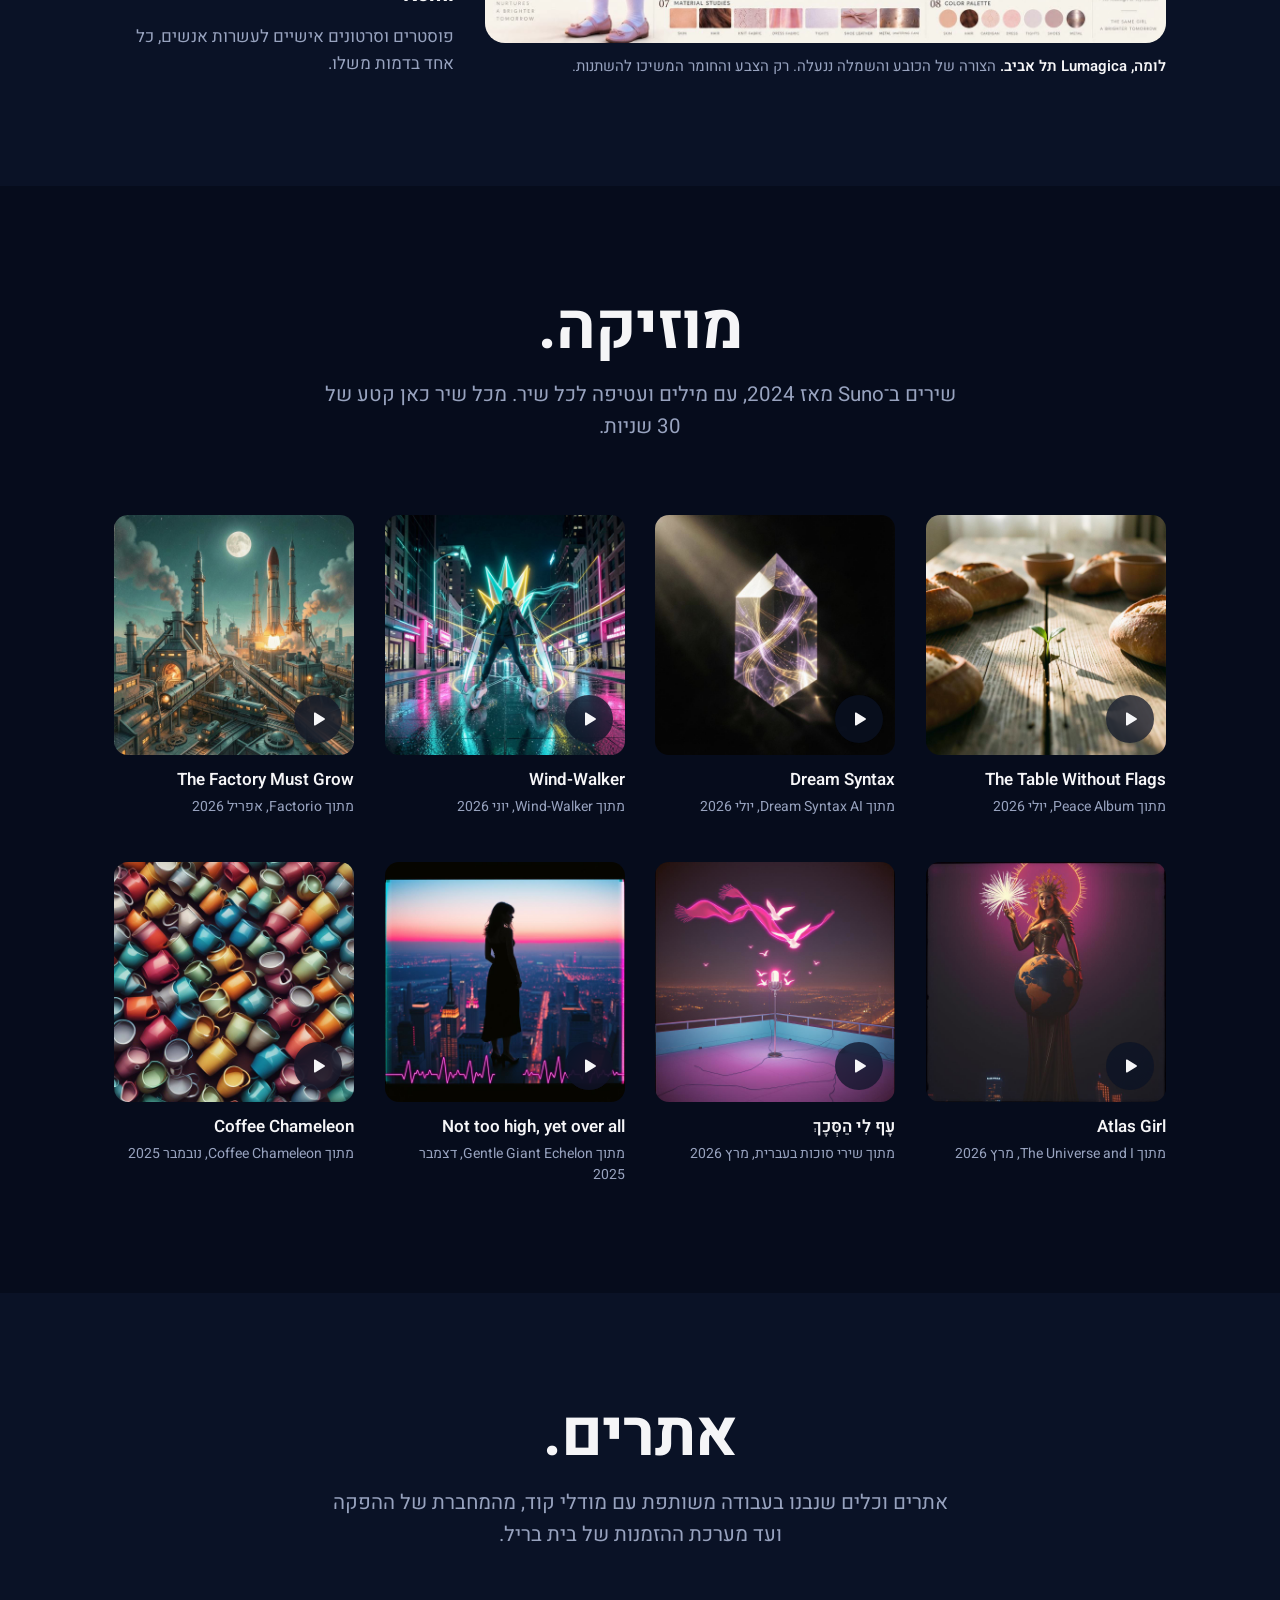
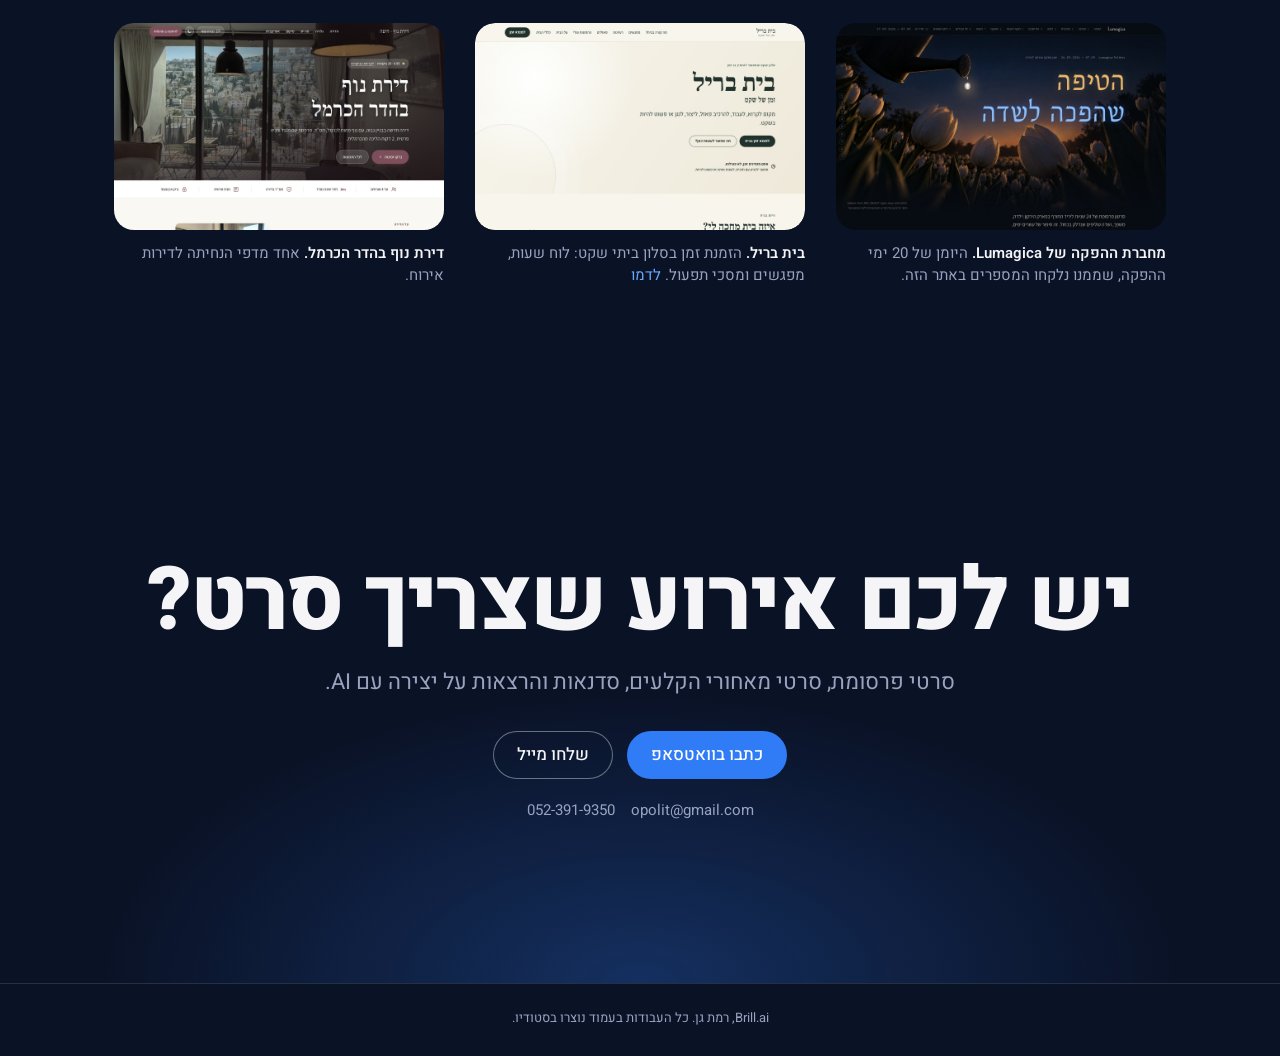
==== commit c63c61a8: "Add play-with-sound to Twelve Worlds; one sound source at a time Each of the twelve worlds has its o" ====
--- a/work.html
+++ b/work.html
@@ -125,8 +125,12 @@
       </div>
       <div class="shelf shelf--pair">
         <figure class="piece">
-          <video src="assets/video/motion/twelve-worlds.mp4" poster="assets/img/motion/twelve-worlds-poster.jpg" muted loop playsinline preload="none" data-autoplay width="1920" height="1080" aria-label="קטע מ־Twelve Worlds: המילה Adi באותיות גאומטריות על צהוב, אחר כך בחימר אפרסק על לילך, ואחר כך באותיות פיקסל ירוקות על רקע כהה"></video>
+          <video id="worldsFilm" src="assets/video/motion/twelve-worlds.mp4" poster="assets/img/motion/twelve-worlds-poster.jpg" muted loop playsinline preload="none" data-autoplay width="1920" height="1080" aria-label="קטע מ־Twelve Worlds: המילה Adi באותיות גאומטריות על צהוב, אחר כך בחימר אפרסק על לילך, ואחר כך באותיות פיקסל ירוקות על רקע כהה"></video>
           <figcaption><b>Adi: Twelve Worlds.</b> שנים־עשר סרטי כותרת של 3 שניות. בכל חיתוך משתנים החומר, התנועה והטיפוגרפיה. כאן שלושה מהם: צהוב מודולרי, חימר רך ואות זרחנית.</figcaption>
+          <p><a class="btn btn-link film-sound" href="assets/video/motion/twelve-worlds-full.mp4" data-film="assets/video/motion/twelve-worlds-full.mp4" data-for="worldsFilm">
+            <svg viewBox="0 0 24 24" aria-hidden="true"><path d="M4 9.5h3.5L12 5.5v13l-4.5-4H4z" fill="currentColor"/><path class="wave" d="M15.5 9a4 4 0 0 1 0 6M18 6.5a7.5 7.5 0 0 1 0 11" fill="none" stroke="currentColor" stroke-width="1.8" stroke-linecap="round"/></svg>
+            <span>צפו בכל 12 העולמות עם קול</span>
+          </a></p>
         </figure>
         <figure class="piece">
           <video src="assets/video/motion/chromatic-playground.mp4" poster="assets/img/motion/chromatic-playground-poster.jpg" muted loop playsinline preload="none" data-autoplay width="1080" height="1080" aria-label="קטע מ־Chromatic Playground: פרח של כדורים צבעוניים, טבעת מסתובבת, וחזרה לתמונה של תשעה פאנלים"></video>
--- a/assets/css/site.css
+++ b/assets/css/site.css
@@ -749,7 +749,7 @@
 .piece--text { padding-top: 22px; border-top: 1px solid var(--line); }
 .piece--text h3 { font-size: 22px; font-weight: 700; text-align: right; }
 .piece--text p { font-size: 17px; color: var(--mist); line-height: 1.6; }
-.piece--text .film-sound { padding-inline: 0; margin-top: 4px; }
+.piece .film-sound { padding-inline: 0; margin-top: 4px; }
 @media (prefers-reduced-motion: no-preference) {
   .piece-link img { transition: transform 0.8s var(--ease); }
   .piece-link:hover img { transform: scale(1.025); }
